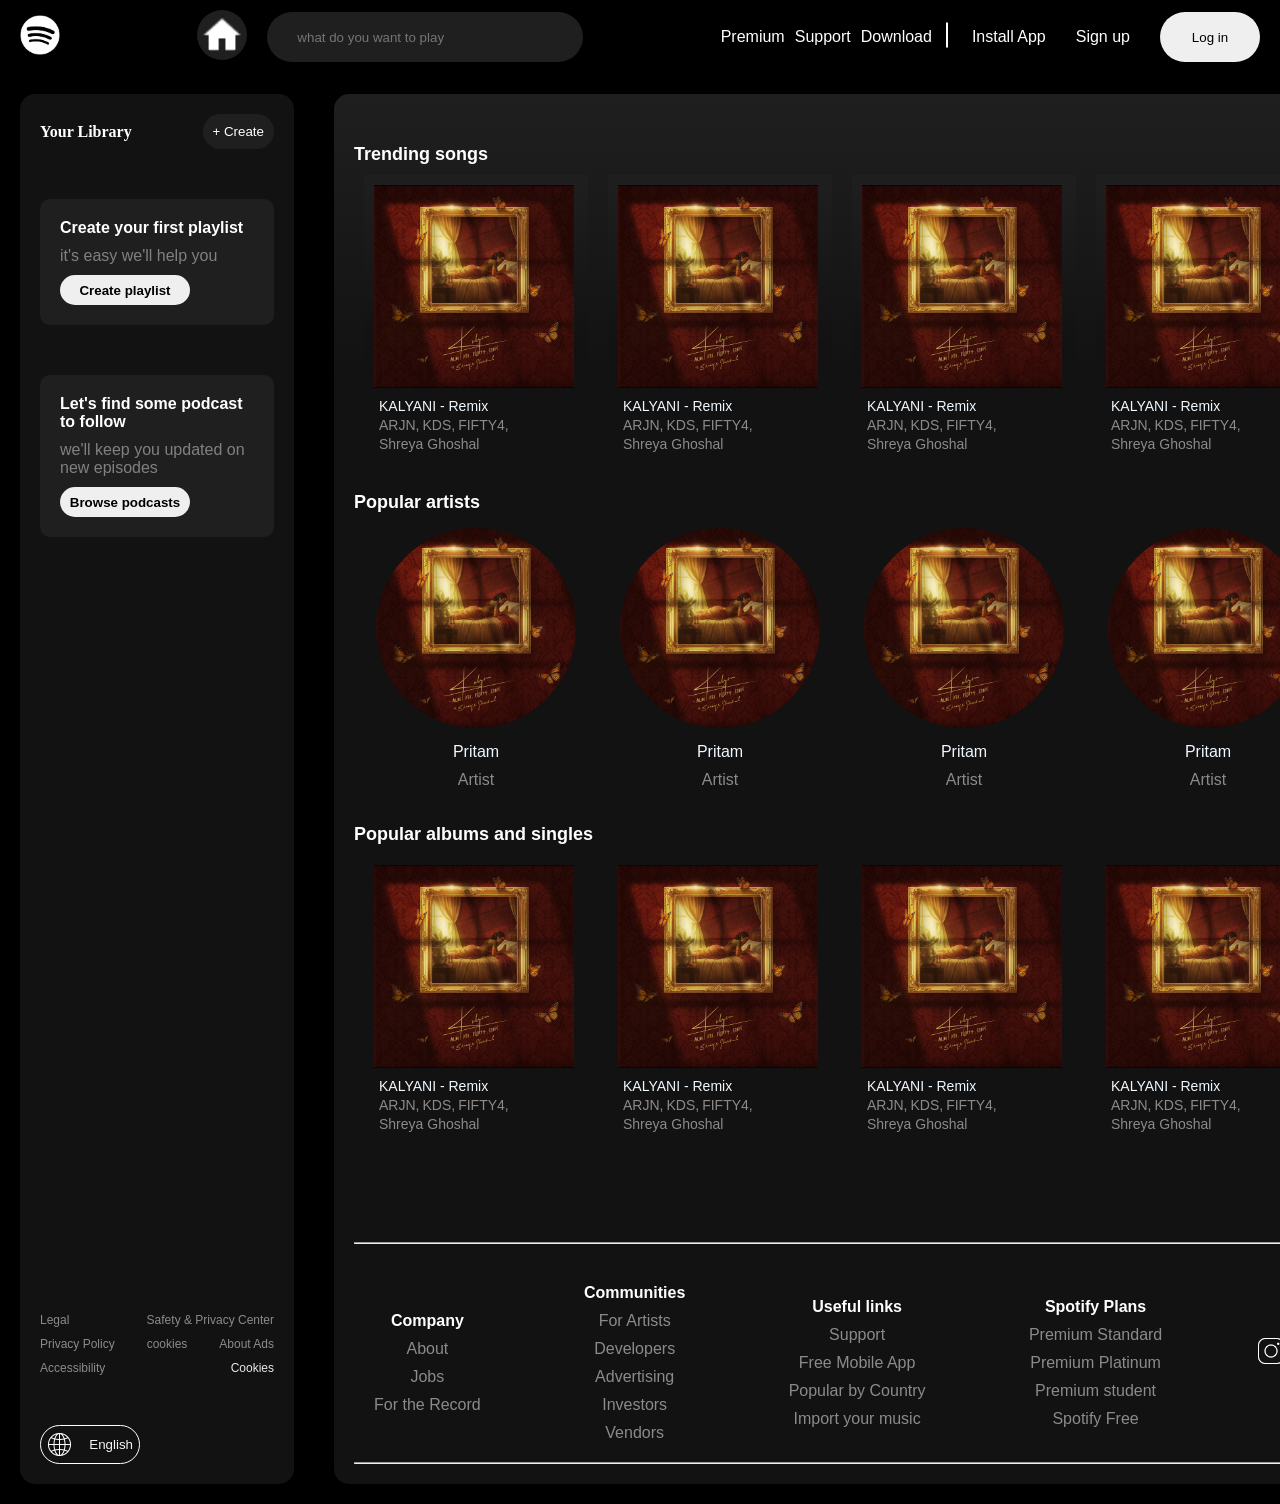
==== index.html @ 147b1580 "updated files" ====
<!DOCTYPE html>
<html lang="en">

<head>
    <meta charset="UTF-8">
    <meta name="viewport" content="width=device-width, initial-scale=1.0">
    <title>Spotify clone -Mohan</title>
    <link rel="stylesheet" href="style.css">
</head>

<body>
    <header>
        <div class="nav">
            <ul>
                <div class="left">
                    <li><img id="Logo" src="spotify_logo.png" alt="spotify logo"></li>
                </div>
                <div class="centre">
                    <li><img id="homeBtn" src="home_icon.png" alt="home button"></li>

                    <li>
                        <form><input type="text" placeholder="what do you want to play"></form>
                    </li>
                </div>
                <div class="right">
                    <li><a href="Premium">Premium</a></li>
                    <li><a href="Support">Support</a></li>
                    <li><a href="Download">Download</a></li>
                    <li><img id="divider" src="vertical_line.png" alt=""></li>
                    <li><a id="insApp" href="Install app">Install App</a></li>
                    <li><a id="signUp" href="sign up">Sign up</a></li>
                    <li><button id="loginBtn">Log in</button></li>
                </div>
            </ul>
        </div>

    </header>
    <main>
        <div class="box1">
            <div class="line1">
                <b id="lib">Your Library</b>
                <button id="crt">+ Create</button>
            </div>
            <div class="childBox11">
                <b>Create your first playlist</b>
                <p>it's easy we'll help you</p>
                <button id="crt_Ply">Create playlist</button>
            </div>
            <div class="childBox12">
                <b>Let's find some podcast to follow</b>
                <p>we'll keep you updated on new episodes</p>
                <button id="brs_Pod">Browse podcasts</button>
            </div>

            <div class="links">
                <a href="">Legal</a>
                <a href="">Safety & Privacy Center</a>
                <a href="">Privacy Policy</a>
                <a href="">cookies</a>
                <a href="">About Ads</a>
                <a href="">Accessibility</a>
                <a class="white" href="">Cookies</a>
            </div>

            <div class="lang">
                <button><img src="globe.png" alt="globe">English</button>
            </div>

        </div>
        <div class="box2">
            <div class="line1">
                <b>Trending songs</b>
                <a href="">show all</a>
            </div>
            <div class="TrendingSongs">
                <div class="poster">
                    <img src="poster1.png" alt="">
                    <a class="title" href="">KALYANI - Remix</a>
                    <div class="credits">
                        <a href="">ARJN,</a>
                        <a href="">KDS,</a>
                        <a href="">FIFTY4,</a>
                        <a href="">Shreya Ghoshal</a>
                    </div>
                </div>
                <div class="poster">
                    <img src="poster1.png" alt="">
                    <a class="title" href="">KALYANI - Remix</a>
                    <div class="credits">
                        <a href="">ARJN,</a>
                        <a href="">KDS,</a>
                        <a href="">FIFTY4,</a>
                        <a href="">Shreya Ghoshal</a>
                    </div>
                </div>
                <div class="poster">
                    <img src="poster1.png" alt="">
                    <a class="title" href="">KALYANI - Remix</a>
                    <div class="credits">
                        <a href="">ARJN,</a>
                        <a href="">KDS,</a>
                        <a href="">FIFTY4,</a>
                        <a href="">Shreya Ghoshal</a>
                    </div>
                </div>
                <div class="poster">
                    <img src="poster1.png" alt="">
                    <a class="title" href="">KALYANI - Remix</a>
                    <div class="credits">
                        <a href="">ARJN,</a>
                        <a href="">KDS,</a>
                        <a href="">FIFTY4,</a>
                        <a href="">Shreya Ghoshal</a>
                    </div>
                </div>
                <div class="poster">
                    <img src="poster1.png" alt="">
                    <a class="title" href="">KALYANI - Remix</a>
                    <div class="credits">
                        <a href="">ARJN,</a>
                        <a href="">KDS,</a>
                        <a href="">FIFTY4,</a>
                        <a href="">Shreya Ghoshal</a>
                    </div>
                </div>
                <div class="poster">
                    <img src="poster1.png" alt="">
                    <a class="title" href="">KALYANI - Remix</a>
                    <div class="credits">
                        <a href="">ARJN,</a>
                        <a href="">KDS,</a>
                        <a href="">FIFTY4,</a>
                        <a href="">Shreya Ghoshal</a>
                    </div>
                </div>
                <div class="poster">
                    <img src="poster1.png" alt="">
                    <a class="title" href="">KALYANI - Remix</a>
                    <div class="credits">
                        <a href="">ARJN,</a>
                        <a href="">KDS,</a>
                        <a href="">FIFTY4,</a>
                        <a href="">Shreya Ghoshal</a>
                    </div>
                </div>
                <div class="poster">
                    <img src="poster1.png" alt="">
                    <a class="title" href="">KALYANI - Remix</a>
                    <div class="credits">
                        <a href="">ARJN,</a>
                        <a href="">KDS,</a>
                        <a href="">FIFTY4,</a>
                        <a href="">Shreya Ghoshal</a>
                    </div>
                </div>
                <div class="poster">
                    <img src="poster1.png" alt="">
                    <a class="title" href="">KALYANI - Remix</a>
                    <div class="credits">
                        <a href="">ARJN,</a>
                        <a href="">KDS,</a>
                        <a href="">FIFTY4,</a>
                        <a href="">Shreya Ghoshal</a>
                    </div>
                </div>
                <div class="poster">
                    <img src="poster1.png" alt="">
                    <a class="title" href="">KALYANI - Remix</a>
                    <div class="credits">
                        <a href="">ARJN,</a>
                        <a href="">KDS,</a>
                        <a href="">FIFTY4,</a>
                        <a href="">Shreya Ghoshal</a>
                    </div>
                </div>
            </div>
            <div class="line1">
                <b>Popular artists</b>
                <a href="">show all</a>
            </div>
            <div class="PopularArtists">


                <div class="Artists">
                    <img src="poster1.png" alt="">
                    <a class="title" href="">Pritam</a>
                    <a href="">Artist</a>
                </div>

                <div class="Artists">
                    <img src="poster1.png" alt="">
                    <a class="title" href="">Pritam</a>
                    <a href="">Artist</a>
                </div>

                <div class="Artists">
                    <img src="poster1.png" alt="">
                    <a class="title" href="">Pritam</a>
                    <a href="">Artist</a>
                </div>

                <div class="Artists">
                    <img src="poster1.png" alt="">
                    <a class="title" href="">Pritam</a>
                    <a href="">Artist</a>
                </div>

                <div class="Artists">
                    <img src="poster1.png" alt="">
                    <a class="title" href="">Pritam</a>
                    <a href="">Artist</a>
                </div>

                <div class="Artists">
                    <img src="poster1.png" alt="">
                    <a class="title" href="">Pritam</a>
                    <a href="">Artist</a>
                </div>

                <div class="Artists">
                    <img src="poster1.png" alt="">
                    <a class="title" href="">Pritam</a>
                    <a href="">Artist</a>
                </div>

                <div class="Artists">
                    <img src="poster1.png" alt="">
                    <a class="title" href="">Pritam</a>
                    <a href="">Artist</a>
                </div>

                <div class="Artists">
                    <img src="poster1.png" alt="">
                    <a class="title" href="">Pritam</a>
                    <a href="">Artist</a>
                </div>

                <div class="Artists">
                    <img src="poster1.png" alt="">
                    <a class="title" href="">Pritam</a>
                    <a href="">Artist</a>
                </div>

            </div>
            <div class="line1">
                <b>Popular albums and singles</b>
                <a href="">show all</a>
            </div>
            <div class="AlbumSingle">
                <div class="poster">
                    <img src="poster1.png" alt="">
                    <a class="title" href="">KALYANI - Remix</a>
                    <div class="credits">
                        <a href="">ARJN,</a>
                        <a href="">KDS,</a>
                        <a href="">FIFTY4,</a>
                        <a href="">Shreya Ghoshal</a>
                    </div>
                </div>
                <div class="poster">
                    <img src="poster1.png" alt="">
                    <a class="title" href="">KALYANI - Remix</a>
                    <div class="credits">
                        <a href="">ARJN,</a>
                        <a href="">KDS,</a>
                        <a href="">FIFTY4,</a>
                        <a href="">Shreya Ghoshal</a>
                    </div>
                </div>

                <div class="poster">
                    <img src="poster1.png" alt="">
                    <a class="title" href="">KALYANI - Remix</a>
                    <div class="credits">
                        <a href="">ARJN,</a>
                        <a href="">KDS,</a>
                        <a href="">FIFTY4,</a>
                        <a href="">Shreya Ghoshal</a>
                    </div>
                </div>

                <div class="poster">
                    <img src="poster1.png" alt="">
                    <a class="title" href="">KALYANI - Remix</a>
                    <div class="credits">
                        <a href="">ARJN,</a>
                        <a href="">KDS,</a>
                        <a href="">FIFTY4,</a>
                        <a href="">Shreya Ghoshal</a>
                    </div>
                </div>

                <div class="poster">
                    <img src="poster1.png" alt="">
                    <a class="title" href="">KALYANI - Remix</a>
                    <div class="credits">
                        <a href="">ARJN,</a>
                        <a href="">KDS,</a>
                        <a href="">FIFTY4,</a>
                        <a href="">Shreya Ghoshal</a>
                    </div>
                </div>

                <div class="poster">
                    <img src="poster1.png" alt="">
                    <a class="title" href="">KALYANI - Remix</a>
                    <div class="credits">
                        <a href="">ARJN,</a>
                        <a href="">KDS,</a>
                        <a href="">FIFTY4,</a>
                        <a href="">Shreya Ghoshal</a>
                    </div>
                </div>

                <div class="poster">
                    <img src="poster1.png" alt="">
                    <a class="title" href="">KALYANI - Remix</a>
                    <div class="credits">
                        <a href="">ARJN,</a>
                        <a href="">KDS,</a>
                        <a href="">FIFTY4,</a>
                        <a href="">Shreya Ghoshal</a>
                    </div>
                </div>

                <div class="poster">
                    <img src="poster1.png" alt="">
                    <a class="title" href="">KALYANI - Remix</a>
                    <div class="credits">
                        <a href="">ARJN,</a>
                        <a href="">KDS,</a>
                        <a href="">FIFTY4,</a>
                        <a href="">Shreya Ghoshal</a>
                    </div>
                </div>
                <div class="poster">
                    <img src="poster1.png" alt="">
                    <a class="title" href="">KALYANI - Remix</a>
                    <div class="credits">
                        <a href="">ARJN,</a>
                        <a href="">KDS,</a>
                        <a href="">FIFTY4,</a>
                        <a href="">Shreya Ghoshal</a>
                    </div>
                </div>
                <div class="poster">
                    <img src="poster1.png" alt="">
                    <a class="title" href="">KALYANI - Remix</a>
                    <div class="credits">
                        <a href="">ARJN,</a>
                        <a href="">KDS,</a>
                        <a href="">FIFTY4,</a>
                        <a href="">Shreya Ghoshal</a>
                    </div>
                </div>


            </div>
             <div class="breaker">
            <hr> </div>
            <div class="grid">
                <div class="grid1">
                    <b>Company</b>
                    <a href="">About</a><a href="">Jobs</a><a href="">For the Record</a>
                </div>
                <div class="grid1">
                    <b>Communities</b>
                    <a href="">For Artists</a><a href="">Developers</a><a href="">Advertising</a><a href="">Investors</a><a href="">Vendors</a>
                </div>
                <div class="grid1">
                    <b>Useful links</b>
                   <a href="">Support</a><a href="">Free Mobile App</a><a href="">Popular by Country</a><a href="">Import your music</a>
                </div>
                 <div class="grid1">
                    <b>Spotify Plans</b>
                   <a href="">Premium Standard</a><a href="">Premium Platinum</a><a href="">Premium student</a><a href="">Spotify Free</a>
                </div>
                <div class="socials">
                    <img src="instalogo.png" alt="">
                    <img src="Xlogo.png" alt="">
                    <img src="facebook.png" alt="">
                </div>
        
            </div>
            <hr> 
        </div>
        </div>
       
    </main>
    <footer>


    </footer>

    <script src="script.js"></script>
</body>

</html>
---- style.css ----
* {
    margin: 0;
    padding: 0;
}
html{
    overscroll-behavior-x: none;
}
body {
    background-color: black;
}

/* styling nav */
.nav ul {
    display: flex;
    align-items: center;
    justify-content: space-between;
    padding: 10px 20px;
    list-style: none;
}

.nav ul .left {
    display: flex;
    justify-content: flex-start;

}

.nav ul .centre {
    display: flex;
    align-items: center;

}

.nav ul .right {
    display: flex;
    justify-content: right;
    align-items: center;
    gap: 10px;

}

.right a {
    font-family: sans-serif;
    display: flex;
    justify-content: right;
    color: white;
    text-decoration: none;

}

#Logo {
    width: 40px;

}

#homeBtn {
    width: 40px;
    background-color:rgb(31, 31, 31);
    padding: 5px;
    border-radius: 30px;
    margin-right: 20px;
}

form input {
    height: 50px;
    width: 20vw;
    padding: 0 30px;
    border: none;
    border-radius: 30px;
    background-color: rgb(31, 31, 31);
}

#loginBtn {
    height: 50px;
    width: 100px;
    border: none;
    border-radius: 30px;
}

#divider {
    height: 30px;
    width: 10px;
}

#insApp {
    margin-left: 10px;
    margin-right: 10px;
}

#signUp {
    margin-left: 10px;
    margin-right: 20px;
}

/* styling left box */

.box1 {
    margin: 20px;
    padding: 20px;
    color: white;
    width: 18vw;
    display: flex;
    flex-direction: column;
   
    background-color: rgb(18, 18, 18);
    border-radius: 15px;
    gap: 50px;
    flex-shrink: 0;
    min-width:234px;
}

.line1 {
    display: flex;
    align-items: center;
    justify-content: space-between;
   
}

.childBox11{
    display: flex;
    flex-direction: column;
    justify-content: left;
    font-family: sans-serif;
    gap: 10px;
    background-color: rgb(31, 31, 31) ;
    padding: 20px 20px;
    border-radius: 10px;
}
.childBox12{
    display: flex;
    flex-direction: column;
    justify-content: left;
    gap: 10px;
    background-color: rgb(31, 31, 31) ;
    padding: 20px 20px;
    border-radius: 10px;
    font-family: sans-serif;
}
#crt_Ply , #brs_Pod{
    width: 130px;
    height: 30px;
    border-radius: 20px;
    border: none;
    font-weight: bolder;
}
#crt{
    background-color: rgb(31, 31, 31);
    border: none;
    color: white;
    padding: 10px 10px;
    border-radius: 20px;
}
.childBox11 p , .childBox12 p {
    color: rgb(129, 129, 129);
}
.links{
    margin-top:auto ;
    display: flex;
    align-items: center;
    flex-wrap: wrap;
    justify-content: space-between;
    gap: 10px;
}
.links a{
    color:rgb(139, 139, 139) ;
    text-decoration: none;
    font-size: 12px;
    font-family: sans-serif;
}
.links .white{
    color:rgb(232, 232, 232);
}
.lang button img{
    width: 25px;
}
.lang button{
    display: flex;
    align-items: center;
    justify-content: space-between;
    background-color: transparent;
    color: whitesmoke;
    padding: 6px;
    width: 100px;
    border: 1px solid white;
    border-radius: 20px;
}
/* right box */
main{
    display: flex;
}
.box2 {

    margin: 20px;
    padding: 20px;
    color: white;
    width: 82vw;
    height: 100%;
    display: flex;
    flex-direction: column;


    background-color: rgb(18, 18, 18);
    background-image: linear-gradient(to bottom , rgba(40, 39, 39, 0.61) 0.4%, rgb(18,18,18) 20%);
    border-radius: 15px;
   
}
.box2 .line1{
    margin-top : 30px;
    font-family: sans-serif;
    font-size: large;
    display: flex;
    align-items: center;
    justify-content: space-between;
}
.box2 .line1 a {
    color: white;
    text-decoration: none;
}
.box2 .poster{

    min-width: 224px;
    min-height: fit-content;
    background-color: rgb(18,18,18);
   background-image:  linear-gradient(to bottom , rgba(40, 39, 39, 0.61) 0.1%, rgb(18,18,18) 60%);
    display: flex;
    flex-direction: column;
    margin: 10px;
    flex-shrink: 0;
   
}
.box2 .poster img{
    width: 200px;
    min-width: 200px;
    padding: 10px;
    border: none;
  
}
.poster .title{
color: aliceblue;
padding: 0px 15px;
}
.credits{
    display: flex;
    flex-wrap: wrap;
    gap:3px;
    margin-top: 3px;
    padding: 0px 15px;
}
.poster a{
    font-family: sans-serif;
    color:rgb(139, 139, 139);
    text-decoration: none;
    font-size: 14px;
}
.TrendingSongs{
    display: flex;
    overflow-x: auto;
    overflow-y: hidden;
    scrollbar-width: none;
   
   
}
.PopularArtists{
    margin-top: 5px;
    display: flex;
    overflow-y: hidden;
    overflow-x: auto;
    scrollbar-width: none;

    
}

.Artists{
    display: flex;
    flex-wrap: nowrap;
    flex-direction: column;
   align-items: center;
   justify-content: center;
     width: 224px;
     min-height: fit-content;
     max-width: 224px;
     padding: 0 10px;
     flex-shrink: 0;
    
}
.Artists img{

    display: flex;
    margin-top: 0px;
    width: 200px;
    flex-wrap: nowrap;
    height: 200px;
    object-fit: cover;
   flex-shrink: 0;
    padding: 10px 10px;
    border-radius: 150px;
  

}
.Artists a{
    font-family: sans-serif;
    text-decoration: none;
    padding: 0 10px;
    display: flex;
    align-items:flex-start;   
   color:rgb(139, 139, 139);
    margin: 5px;
    
}
.PopularArtists .title{
    color: aliceblue;

}
.AlbumSingle{
    display: flex;
    overflow: scroll;
    overflow-x: auto;
    overflow-y: hidden;
    scrollbar-width: none;
   
}
.AlbumSingle .poster{
    background-image: none;
}
.breaker hr{
   margin-top: 100px;
    background-color: rgb(129, 129, 129);
}
.grid{
    display: flex;
    align-items: center;
    justify-content: space-between;
}
.grid1 {
    margin-top: 20px;
    gap: 10px;
    font-family: sans-serif;
    display: flex;
    flex-direction: column;
    align-items: center;
    padding: 20px 20px;
}
.grid1 a{
    color: rgb(139, 139, 139);
    text-decoration: none;
}
.socials img{
    width: 30px;
    margin: 10px;
}

.box2 .poster {
    flex: 0 0 224px; /* grow: 0, shrink: 0, basis: 224px */
}

.Artists {
    flex: 0 0 224px;
}
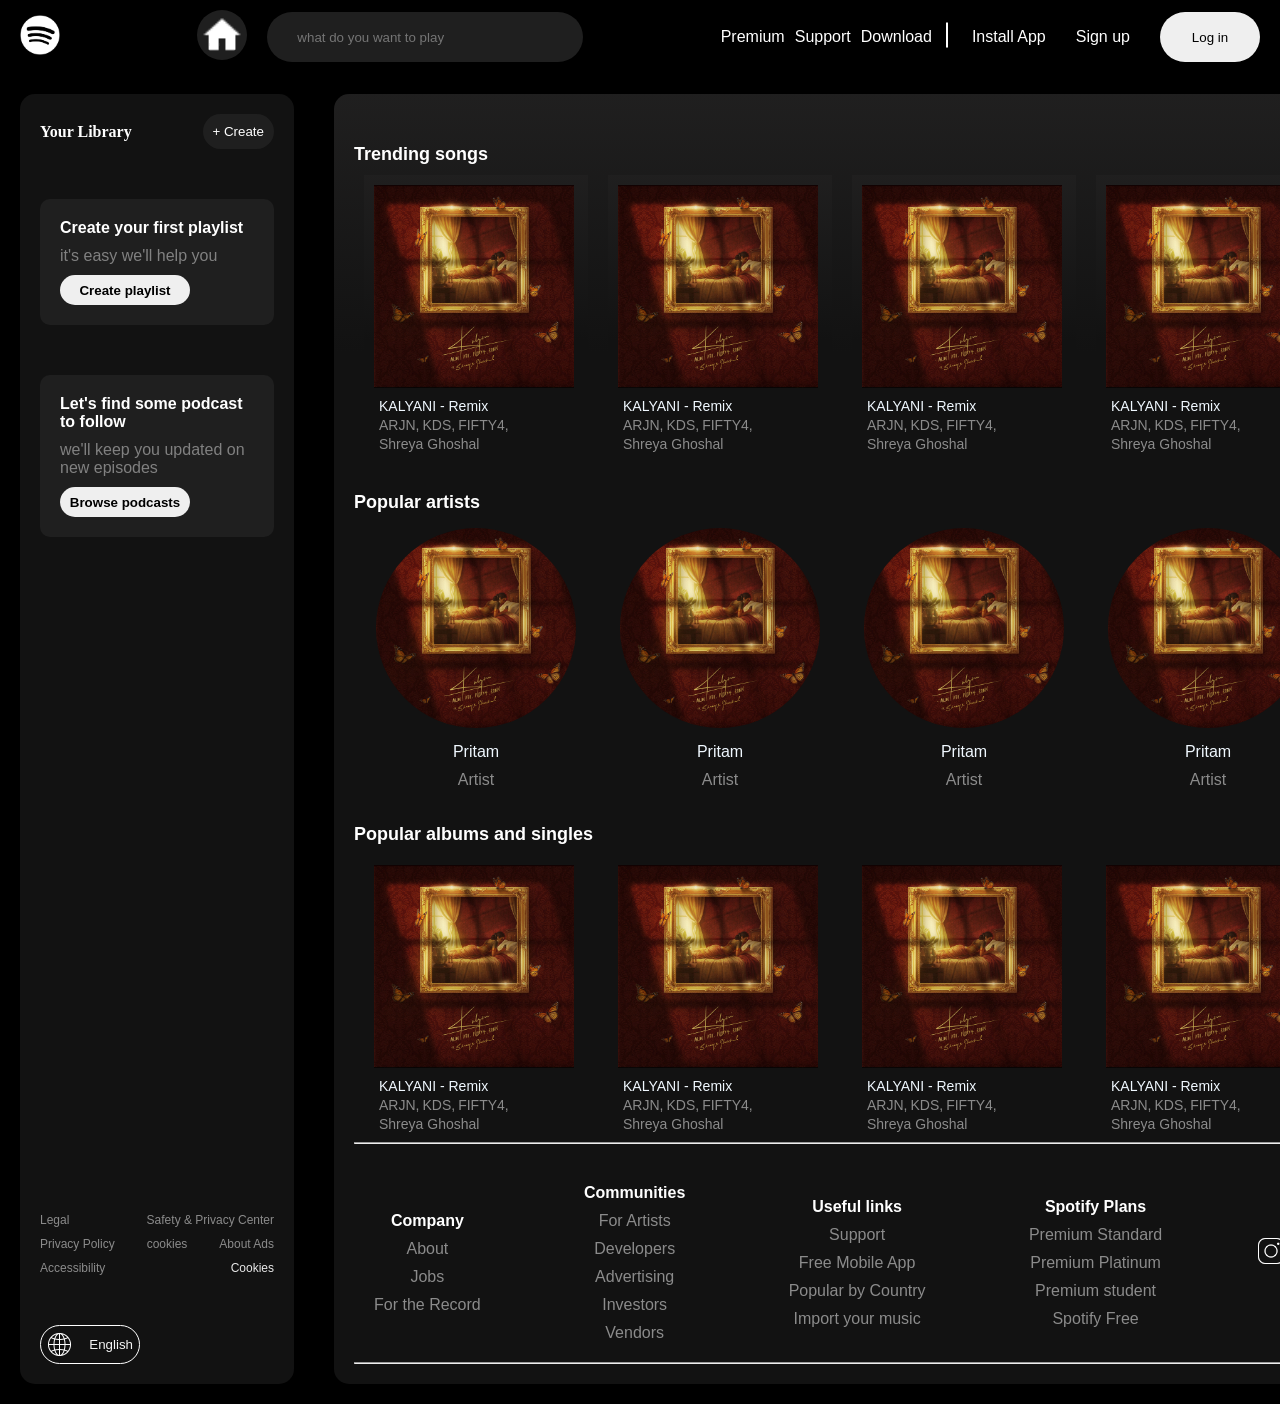
==== commit f1561c2e: "added a hidden playbar" ====
--- a/index.html
+++ b/index.html
@@ -356,6 +356,21 @@
 
 
             </div>
+            <div class="playBtn">
+                <div class="songInfo">
+
+                </div>
+                <div class="btns">
+                    <img src="prev.png" alt="">
+                    <img src="play.png" alt="">
+                    <img src="right.png" alt="">
+
+                </div>
+                <div class="songtime">
+
+                </div>
+
+            </div>
              <div class="breaker">
             <hr> </div>
             <div class="grid">
--- a/style.css
+++ b/style.css
@@ -322,7 +322,7 @@
     background-image: none;
 }
 .breaker hr{
-   margin-top: 100px;
+   margin-top: auto;
     background-color: rgb(129, 129, 129);
 }
 .grid{
@@ -354,4 +354,18 @@
 
 .Artists {
     flex: 0 0 224px;
+}
+.playBtn{
+    background-color: rgb(54, 55, 54);
+    display: flex;
+    justify-content: center;
+    padding: 10px;
+    margin-top: auto;
+    display: none; /*hidden play btn*/
+
+}
+.btns{
+    display: flex;
+    gap: 20px;
+  
 }
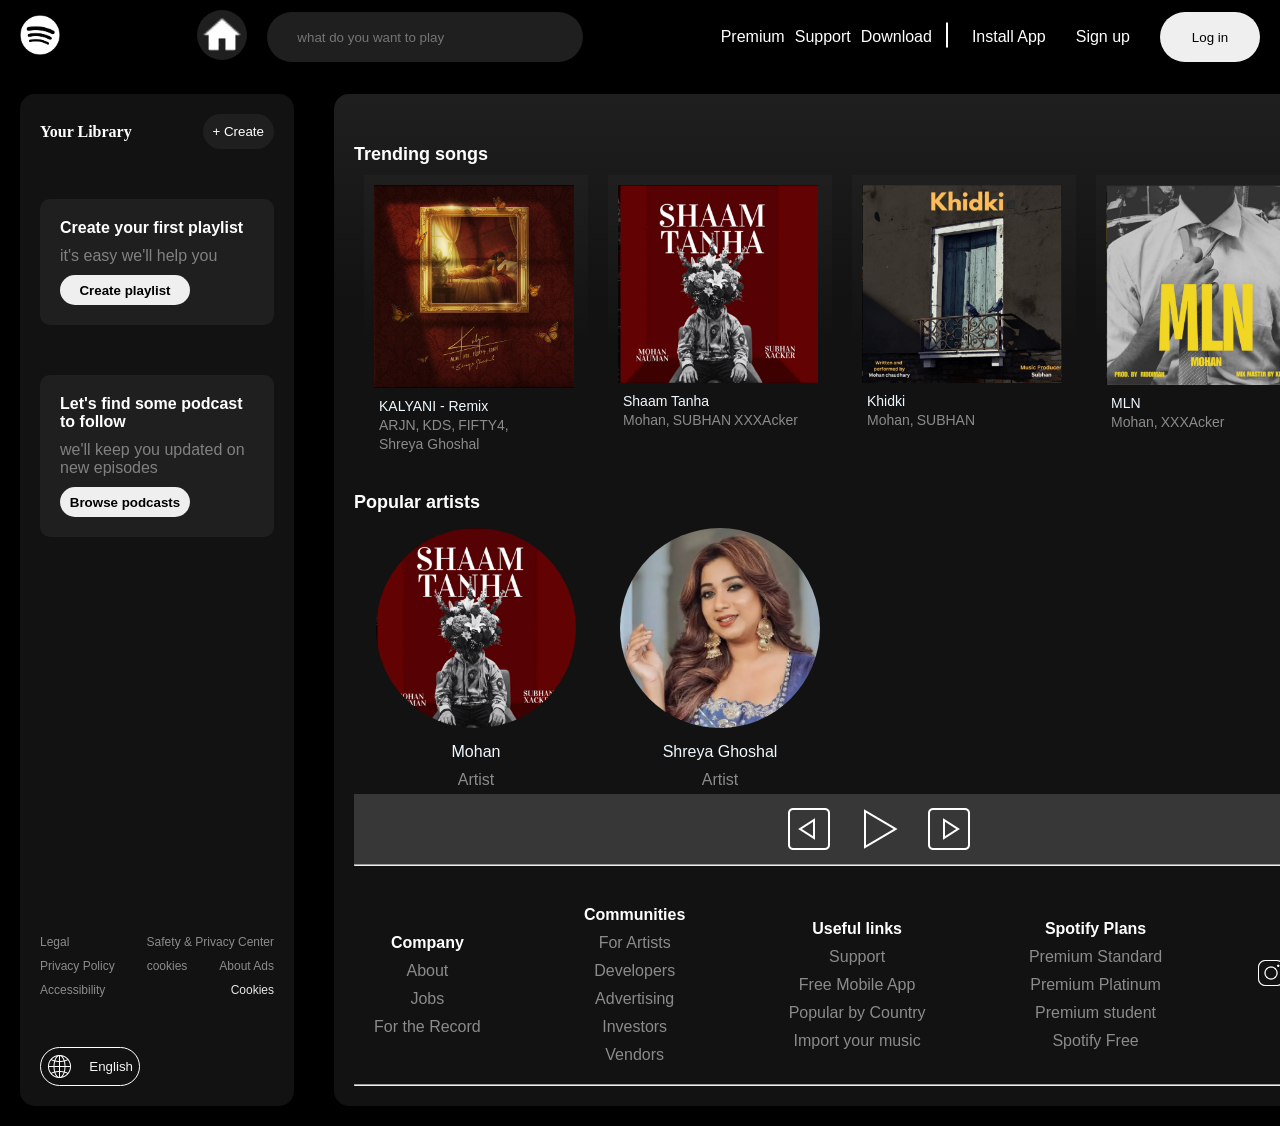
==== commit 19269394: "added audio files and posters cleaned the ui" ====
--- a/index.html
+++ b/index.html
@@ -74,103 +74,87 @@
             </div>
             <div class="TrendingSongs">
                 <div class="poster">
-                    <img src="poster1.png" alt="">
-                    <a class="title" href="">KALYANI - Remix</a>
-                    <div class="credits">
-                        <a href="">ARJN,</a>
-                        <a href="">KDS,</a>
-                        <a href="">FIFTY4,</a>
-                        <a href="">Shreya Ghoshal</a>
-                    </div>
-                </div>
-                <div class="poster">
-                    <img src="poster1.png" alt="">
-                    <a class="title" href="">KALYANI - Remix</a>
-                    <div class="credits">
-                        <a href="">ARJN,</a>
-                        <a href="">KDS,</a>
-                        <a href="">FIFTY4,</a>
-                        <a href="">Shreya Ghoshal</a>
-                    </div>
-                </div>
-                <div class="poster">
-                    <img src="poster1.png" alt="">
-                    <a class="title" href="">KALYANI - Remix</a>
-                    <div class="credits">
-                        <a href="">ARJN,</a>
-                        <a href="">KDS,</a>
-                        <a href="">FIFTY4,</a>
-                        <a href="">Shreya Ghoshal</a>
-                    </div>
-                </div>
-                <div class="poster">
-                    <img src="poster1.png" alt="">
-                    <a class="title" href="">KALYANI - Remix</a>
-                    <div class="credits">
-                        <a href="">ARJN,</a>
-                        <a href="">KDS,</a>
-                        <a href="">FIFTY4,</a>
-                        <a href="">Shreya Ghoshal</a>
-                    </div>
-                </div>
-                <div class="poster">
-                    <img src="poster1.png" alt="">
-                    <a class="title" href="">KALYANI - Remix</a>
-                    <div class="credits">
-                        <a href="">ARJN,</a>
-                        <a href="">KDS,</a>
-                        <a href="">FIFTY4,</a>
-                        <a href="">Shreya Ghoshal</a>
-                    </div>
-                </div>
-                <div class="poster">
-                    <img src="poster1.png" alt="">
-                    <a class="title" href="">KALYANI - Remix</a>
-                    <div class="credits">
-                        <a href="">ARJN,</a>
-                        <a href="">KDS,</a>
-                        <a href="">FIFTY4,</a>
-                        <a href="">Shreya Ghoshal</a>
-                    </div>
-                </div>
-                <div class="poster">
-                    <img src="poster1.png" alt="">
-                    <a class="title" href="">KALYANI - Remix</a>
-                    <div class="credits">
-                        <a href="">ARJN,</a>
-                        <a href="">KDS,</a>
-                        <a href="">FIFTY4,</a>
-                        <a href="">Shreya Ghoshal</a>
-                    </div>
-                </div>
-                <div class="poster">
-                    <img src="poster1.png" alt="">
-                    <a class="title" href="">KALYANI - Remix</a>
-                    <div class="credits">
-                        <a href="">ARJN,</a>
-                        <a href="">KDS,</a>
-                        <a href="">FIFTY4,</a>
-                        <a href="">Shreya Ghoshal</a>
-                    </div>
-                </div>
-                <div class="poster">
-                    <img src="poster1.png" alt="">
-                    <a class="title" href="">KALYANI - Remix</a>
-                    <div class="credits">
-                        <a href="">ARJN,</a>
-                        <a href="">KDS,</a>
-                        <a href="">FIFTY4,</a>
-                        <a href="">Shreya Ghoshal</a>
-                    </div>
-                </div>
-                <div class="poster">
-                    <img src="poster1.png" alt="">
-                    <a class="title" href="">KALYANI - Remix</a>
-                    <div class="credits">
-                        <a href="">ARJN,</a>
-                        <a href="">KDS,</a>
-                        <a href="">FIFTY4,</a>
-                        <a href="">Shreya Ghoshal</a>
+                    <img src="posters/poster1.png" alt="">
+                    <a class="title" href="">KALYANI - Remix</a>
+                    <div class="credits">
+                        <a href="">ARJN,</a>
+                        <a href="">KDS,</a>
+                        <a href="">FIFTY4,</a>
+                        <a href="">Shreya Ghoshal</a>
+                    </div>
+                </div>
+                <div class="poster">
+                    <img src="posters/Screenshot 2026-07-06 at 11.01.49 PM.png" alt="">
+                    <a class="title" href="">Shaam Tanha</a>
+                    <div class="credits">
+                        <a href="">Mohan,</a>
+                        <a href="">SUBHAN</a>
+                        <a href="">XXXAcker</a>
+                      
+                    </div>
+                </div>
+                <div class="poster">
+                    <img src="posters/Screenshot 2026-07-06 at 11.02.16 PM.png" alt="">
+                    <a class="title" href="">Khidki</a>
+                    <div class="credits">
+                         <a href="">Mohan,</a>
+                        <a href="">SUBHAN</a>
+                    </div>
+                </div>
+                <div class="poster">
+                    <img src="posters/Screenshot 2026-07-06 at 11.02.34 PM.png" alt="">
+                    <a class="title" href="">MLN</a>
+                    <div class="credits">
+                         <a href="">Mohan,</a>
+                        <a href="">XXXAcker</a>
+                    </div>
+                </div>
+                <div class="poster">
+                    <img src="posters/Screenshot 2026-07-06 at 11.02.50 PM.png" alt="">
+                    <a class="title" href="">Timeless</a>
+                    <div class="credits">
+                         <a href="">Mohan,</a>
+                        <a href="">XXXacker</a>
+                    </div>
+                </div>
+                <div class="poster">
+                    <img src="posters/Screenshot 2026-07-06 at 11.03.06 PM.png" alt="">
+                    <a class="title" href="">I don't need that shit</a>
+                    <div class="credits">
+                         <a href="">Mohan,</a>
+                        <a href="">SUBHAN</a>
+                    </div>
+                </div>
+                <div class="poster">
+                    <img src="posters/Screenshot 2026-07-06 at 11.12.01 PM.png" alt="">
+                    <a class="title" href="">teri zulfein</a>
+                    <div class="credits">
+                        <a href="">Mohan,</a>
+                        <a href="">JMXZY</a>
+                    </div>
+                </div>
+                <div class="poster">
+                    <img src="posters/Screenshot 2026-07-06 at 11.12.19 PM.png" alt="">
+                    <a class="title" href="">Kabhi tum</a>
+                    <div class="credits">
+                        <a href="">Mohan,</a>
+                        <a href="">XXXacker</a>
+                    </div>
+                </div>
+                <div class="poster">
+                    <img src="posters/Screenshot 2026-07-06 at 11.12.38 PM.png" alt="">
+                    <a class="title" href="">Sajna ve</a>
+                    <div class="credits">
+                         <a href="">Mohan,</a>
+                        <a href="">SUBHAN</a>
+                    </div>
+                </div>
+                <div class="poster">
+                    <img src="posters/Screenshot 2026-07-06 at 11.12.52 PM.png" alt="">
+                    <a class="title" href="">Fake Views</a>
+                    <div class="credits">
+                        <a href="">Mohan,</a>
+                        <a href="">SUBHAN</a>
                     </div>
                 </div>
             </div>
@@ -182,67 +166,67 @@
 
 
                 <div class="Artists">
-                    <img src="poster1.png" alt="">
-                    <a class="title" href="">Pritam</a>
+                    <img src="posters/Screenshot 2026-07-06 at 11.01.49 PM.png" alt="">
+                    <a class="title" href="">Mohan</a>
                     <a href="">Artist</a>
                 </div>
 
                 <div class="Artists">
-                    <img src="poster1.png" alt="">
-                    <a class="title" href="">Pritam</a>
-                    <a href="">Artist</a>
-                </div>
-
+                    <img src="posters/shreya.webp" alt="">
+                    <a class="title" href="">Shreya Ghoshal</a>
+                    <a href="">Artist</a>
+                </div>
+
+                <!-- <div class="Artists">
+                    <img src="poster1.png" alt="">
+                    <a class="title" href="">Pritam</a>
+                    <a href="">Artist</a>
+                </div> -->
+
+                <!-- <div class="Artists">
+                    <img src="poster1.png" alt="">
+                    <a class="title" href="">Pritam</a>
+                    <a href="">Artist</a>
+                </div> -->
+
+                <!-- <div class="Artists">
+                    <img src="poster1.png" alt="">
+                    <a class="title" href="">Pritam</a>
+                    <a href="">Artist</a>
+                </div> -->
+
+                <!-- <div class="Artists">
+                    <img src="poster1.png" alt="">
+                    <a class="title" href="">Pritam</a>
+                    <a href="">Artist</a>
+                </div> -->
+
+                <!-- <div class="Artists">
+                    <img src="poster1.png" alt="">
+                    <a class="title" href="">Pritam</a>
+                    <a href="">Artist</a>
+                </div> -->
+
+                <!-- <div class="Artists">
+                    <img src="poster1.png" alt="">
+                    <a class="title" href="">Pritam</a>
+                    <a href="">Artist</a>
+                </div> -->
+
+                <!-- <div class="Artists">
+                    <img src="poster1.png" alt="">
+                    <a class="title" href="">Pritam</a>
+                    <a href="">Artist</a>
+                </div> -->
+<!-- 
                 <div class="Artists">
                     <img src="poster1.png" alt="">
                     <a class="title" href="">Pritam</a>
                     <a href="">Artist</a>
-                </div>
-
-                <div class="Artists">
-                    <img src="poster1.png" alt="">
-                    <a class="title" href="">Pritam</a>
-                    <a href="">Artist</a>
-                </div>
-
-                <div class="Artists">
-                    <img src="poster1.png" alt="">
-                    <a class="title" href="">Pritam</a>
-                    <a href="">Artist</a>
-                </div>
-
-                <div class="Artists">
-                    <img src="poster1.png" alt="">
-                    <a class="title" href="">Pritam</a>
-                    <a href="">Artist</a>
-                </div>
-
-                <div class="Artists">
-                    <img src="poster1.png" alt="">
-                    <a class="title" href="">Pritam</a>
-                    <a href="">Artist</a>
-                </div>
-
-                <div class="Artists">
-                    <img src="poster1.png" alt="">
-                    <a class="title" href="">Pritam</a>
-                    <a href="">Artist</a>
-                </div>
-
-                <div class="Artists">
-                    <img src="poster1.png" alt="">
-                    <a class="title" href="">Pritam</a>
-                    <a href="">Artist</a>
-                </div>
-
-                <div class="Artists">
-                    <img src="poster1.png" alt="">
-                    <a class="title" href="">Pritam</a>
-                    <a href="">Artist</a>
-                </div>
-
-            </div>
-            <div class="line1">
+                </div> -->
+
+            </div>
+            <!-- <div class="line1">
                 <b>Popular albums and singles</b>
                 <a href="">show all</a>
             </div>
@@ -355,7 +339,7 @@
                 </div>
 
 
-            </div>
+            </div> -->
             <div class="playBtn">
                 <div class="songInfo">
 
@@ -364,6 +348,7 @@
                     <img src="prev.png" alt="">
                     <img src="play.png" alt="">
                     <img src="right.png" alt="">
+
 
                 </div>
                 <div class="songtime">
--- a/style.css
+++ b/style.css
@@ -292,7 +292,7 @@
     object-fit: cover;
    flex-shrink: 0;
     padding: 10px 10px;
-    border-radius: 150px;
+    border-radius: 200px;
   
 
 }
@@ -361,7 +361,7 @@
     justify-content: center;
     padding: 10px;
     margin-top: auto;
-    display: none; /*hidden play btn*/
+    /* display: none; hidden play btn */
 
 }
 .btns{
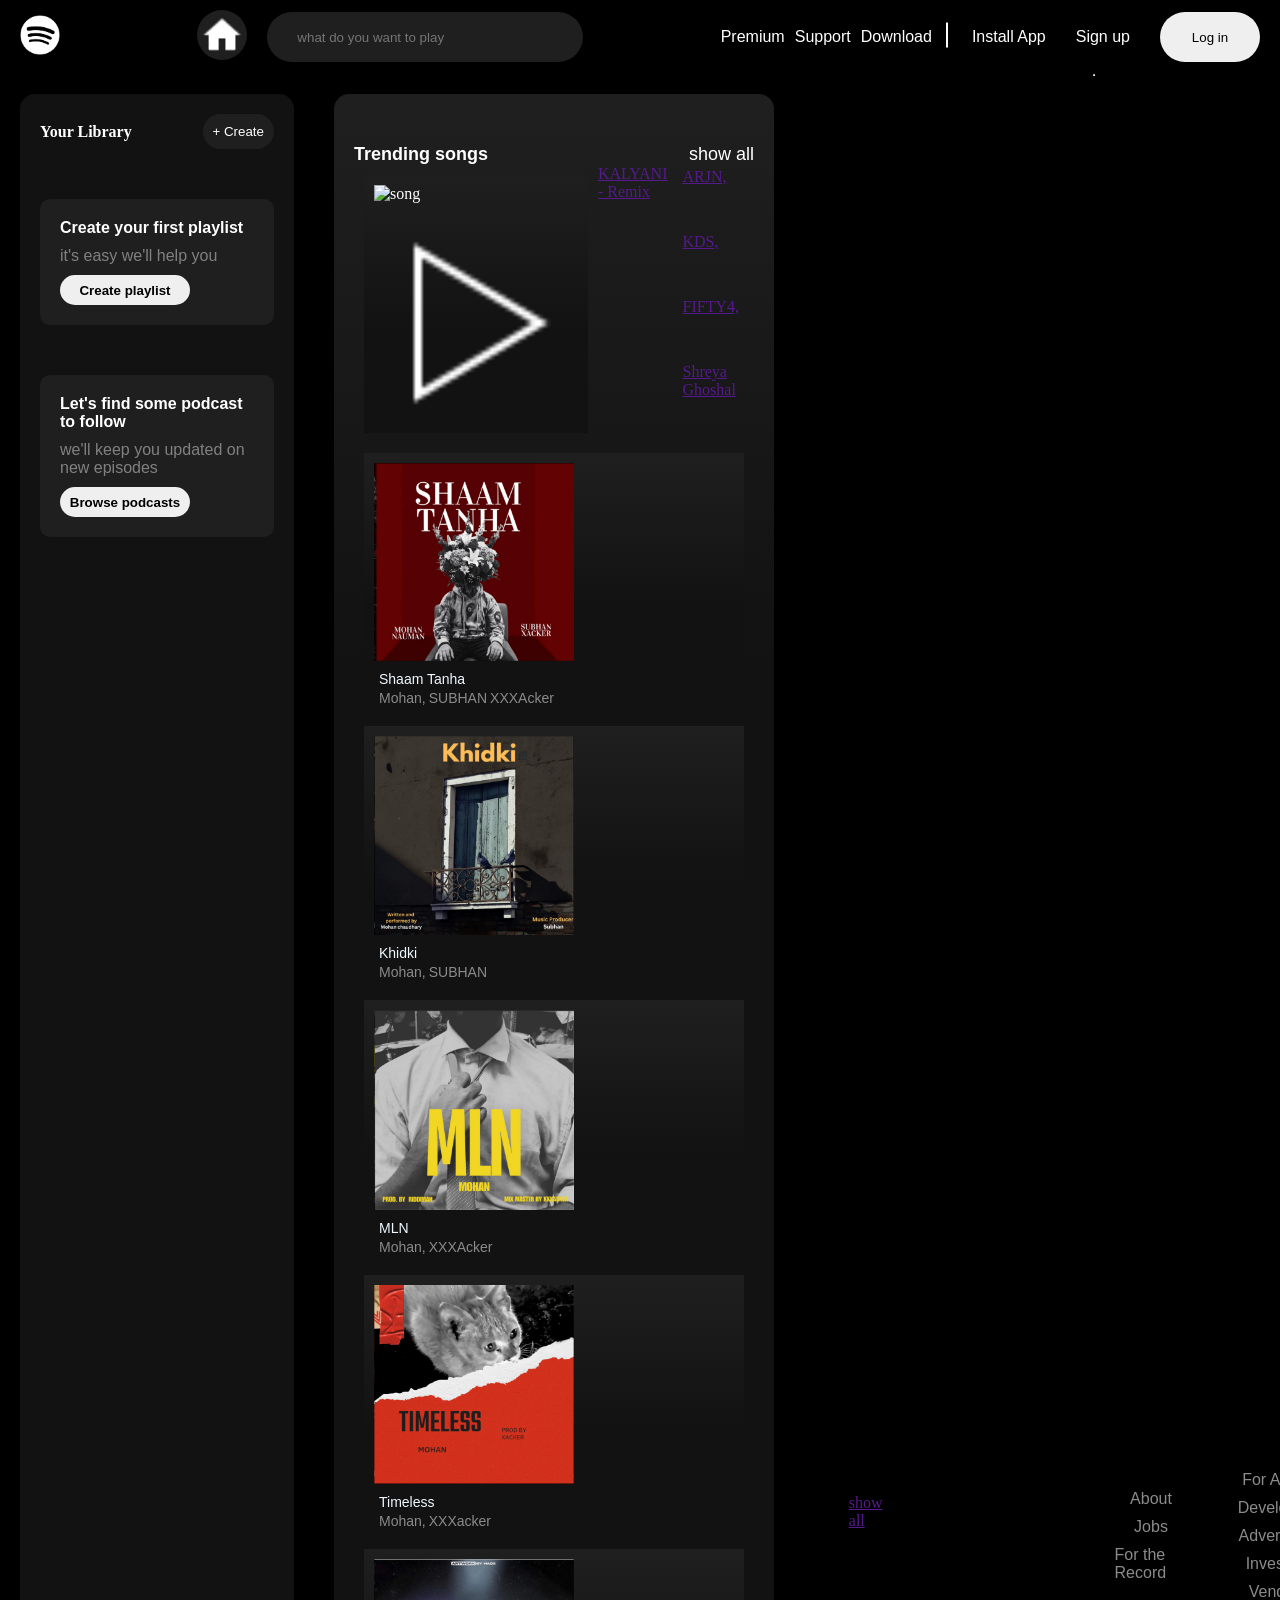
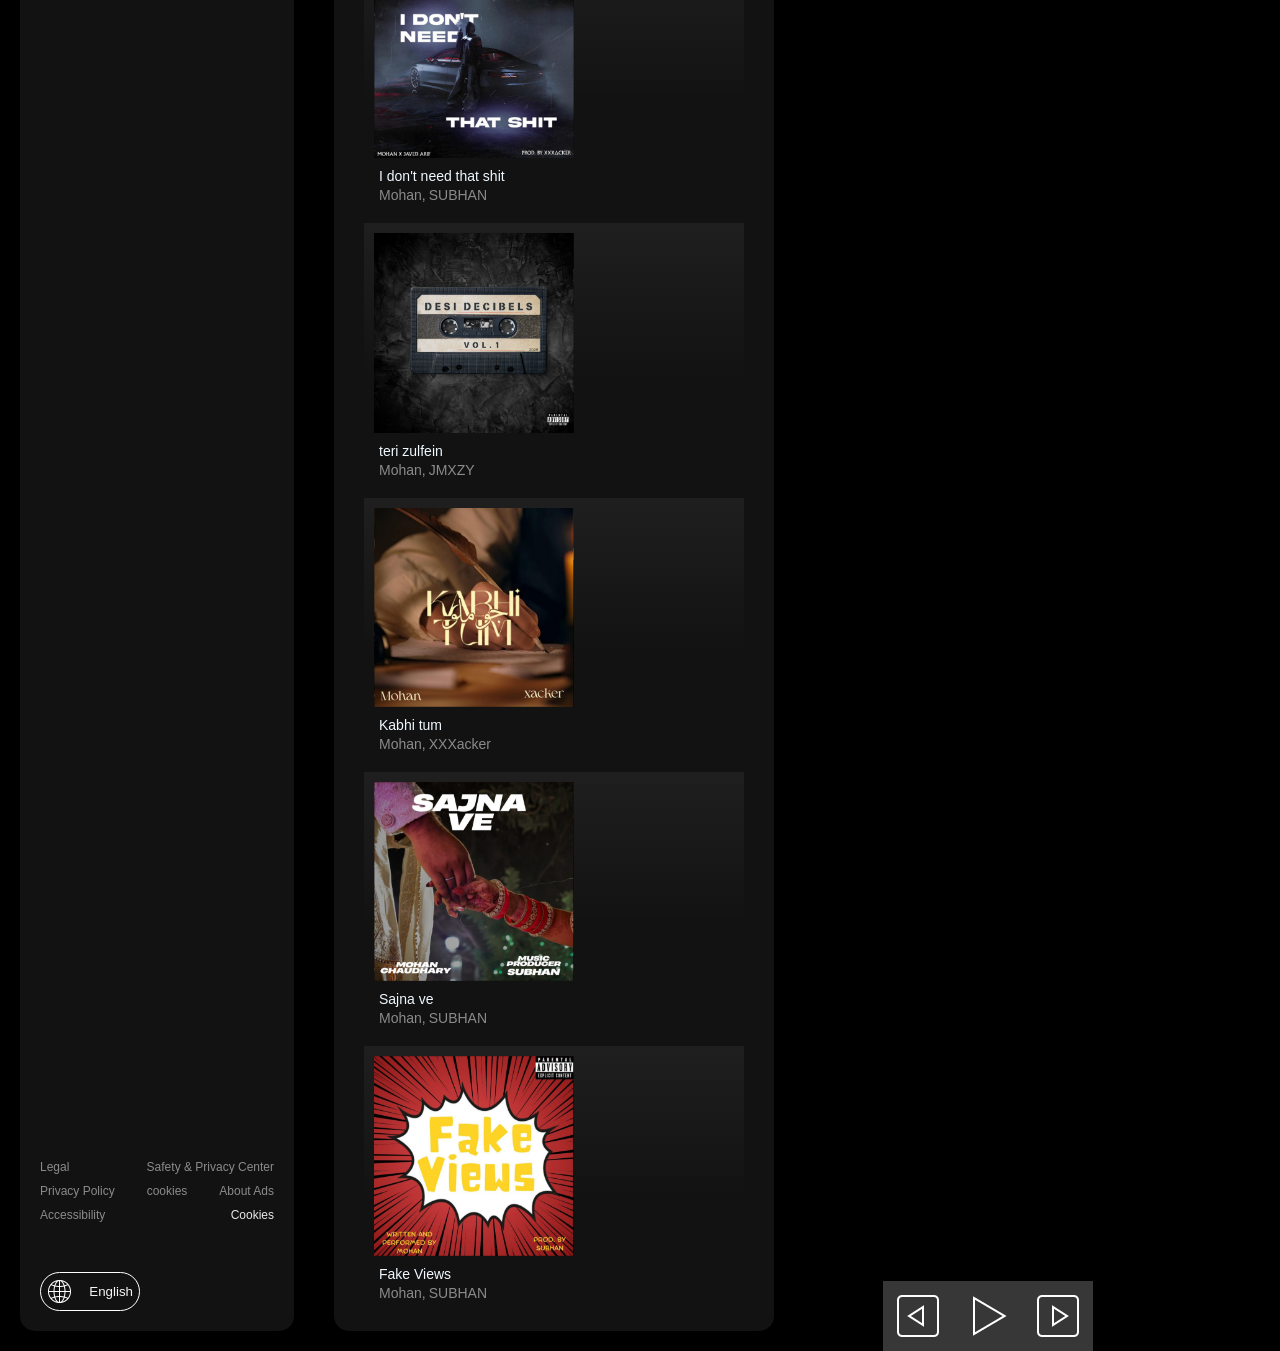
==== commit f31953e0: "added play hover button" ====
--- a/index.html
+++ b/index.html
@@ -73,8 +73,12 @@
                 <a href="">show all</a>
             </div>
             <div class="TrendingSongs">
-                <div class="poster">
-                    <img src="posters/poster1.png" alt="">
+
+                <div class="poster">
+    <img class="poster-img" src="poster.jpg" alt="song">
+
+    <img class="play-btn" src="play.png" alt="play">
+</div>
                     <a class="title" href="">KALYANI - Remix</a>
                     <div class="credits">
                         <a href="">ARJN,</a>
@@ -90,14 +94,14 @@
                         <a href="">Mohan,</a>
                         <a href="">SUBHAN</a>
                         <a href="">XXXAcker</a>
-                      
+
                     </div>
                 </div>
                 <div class="poster">
                     <img src="posters/Screenshot 2026-07-06 at 11.02.16 PM.png" alt="">
                     <a class="title" href="">Khidki</a>
                     <div class="credits">
-                         <a href="">Mohan,</a>
+                        <a href="">Mohan,</a>
                         <a href="">SUBHAN</a>
                     </div>
                 </div>
@@ -105,7 +109,7 @@
                     <img src="posters/Screenshot 2026-07-06 at 11.02.34 PM.png" alt="">
                     <a class="title" href="">MLN</a>
                     <div class="credits">
-                         <a href="">Mohan,</a>
+                        <a href="">Mohan,</a>
                         <a href="">XXXAcker</a>
                     </div>
                 </div>
@@ -113,7 +117,7 @@
                     <img src="posters/Screenshot 2026-07-06 at 11.02.50 PM.png" alt="">
                     <a class="title" href="">Timeless</a>
                     <div class="credits">
-                         <a href="">Mohan,</a>
+                        <a href="">Mohan,</a>
                         <a href="">XXXacker</a>
                     </div>
                 </div>
@@ -121,7 +125,7 @@
                     <img src="posters/Screenshot 2026-07-06 at 11.03.06 PM.png" alt="">
                     <a class="title" href="">I don't need that shit</a>
                     <div class="credits">
-                         <a href="">Mohan,</a>
+                        <a href="">Mohan,</a>
                         <a href="">SUBHAN</a>
                     </div>
                 </div>
@@ -145,7 +149,7 @@
                     <img src="posters/Screenshot 2026-07-06 at 11.12.38 PM.png" alt="">
                     <a class="title" href="">Sajna ve</a>
                     <div class="credits">
-                         <a href="">Mohan,</a>
+                        <a href="">Mohan,</a>
                         <a href="">SUBHAN</a>
                     </div>
                 </div>
@@ -172,7 +176,7 @@
                 </div>
 
                 <div class="Artists">
-                    <img src="posters/shreya.webp" alt="">
+                    <img src="posters/images.webp" alt="">
                     <a class="title" href="">Shreya Ghoshal</a>
                     <a href="">Artist</a>
                 </div>
@@ -218,7 +222,7 @@
                     <a class="title" href="">Pritam</a>
                     <a href="">Artist</a>
                 </div> -->
-<!-- 
+                <!-- 
                 <div class="Artists">
                     <img src="poster1.png" alt="">
                     <a class="title" href="">Pritam</a>
@@ -356,8 +360,9 @@
                 </div>
 
             </div>
-             <div class="breaker">
-            <hr> </div>
+            <div class="breaker">
+                <hr>
+            </div>
             <div class="grid">
                 <div class="grid1">
                     <b>Company</b>
@@ -365,27 +370,30 @@
                 </div>
                 <div class="grid1">
                     <b>Communities</b>
-                    <a href="">For Artists</a><a href="">Developers</a><a href="">Advertising</a><a href="">Investors</a><a href="">Vendors</a>
+                    <a href="">For Artists</a><a href="">Developers</a><a href="">Advertising</a><a
+                        href="">Investors</a><a href="">Vendors</a>
                 </div>
                 <div class="grid1">
                     <b>Useful links</b>
-                   <a href="">Support</a><a href="">Free Mobile App</a><a href="">Popular by Country</a><a href="">Import your music</a>
-                </div>
-                 <div class="grid1">
+                    <a href="">Support</a><a href="">Free Mobile App</a><a href="">Popular by Country</a><a
+                        href="">Import your music</a>
+                </div>
+                <div class="grid1">
                     <b>Spotify Plans</b>
-                   <a href="">Premium Standard</a><a href="">Premium Platinum</a><a href="">Premium student</a><a href="">Spotify Free</a>
+                    <a href="">Premium Standard</a><a href="">Premium Platinum</a><a href="">Premium student</a><a
+                        href="">Spotify Free</a>
                 </div>
                 <div class="socials">
                     <img src="instalogo.png" alt="">
                     <img src="Xlogo.png" alt="">
                     <img src="facebook.png" alt="">
                 </div>
-        
-            </div>
-            <hr> 
+
+            </div>
+            <hr>
         </div>
         </div>
-       
+
     </main>
     <footer>
 
--- a/style.css
+++ b/style.css
@@ -225,6 +225,8 @@
     flex-direction: column;
     margin: 10px;
     flex-shrink: 0;
+    position :relative;
+    cursor: pointer;
    
 }
 .box2 .poster img{
@@ -232,6 +234,7 @@
     min-width: 200px;
     padding: 10px;
     border: none;
+    display: block;
   
 }
 .poster .title{
@@ -256,6 +259,7 @@
     overflow-x: auto;
     overflow-y: hidden;
     scrollbar-width: none;
+    
    
    
 }
@@ -368,4 +372,21 @@
     display: flex;
     gap: 20px;
   
-}+}
+
+
+/* // */
+.poster {
+    position: relative;
+}
+
+#ply-btn {
+    position: absolute;
+    bottom: 20px;
+    right: 20px;
+
+    width: 50px !important;
+    height: 50px !important;
+
+    object-fit: contain;
+}
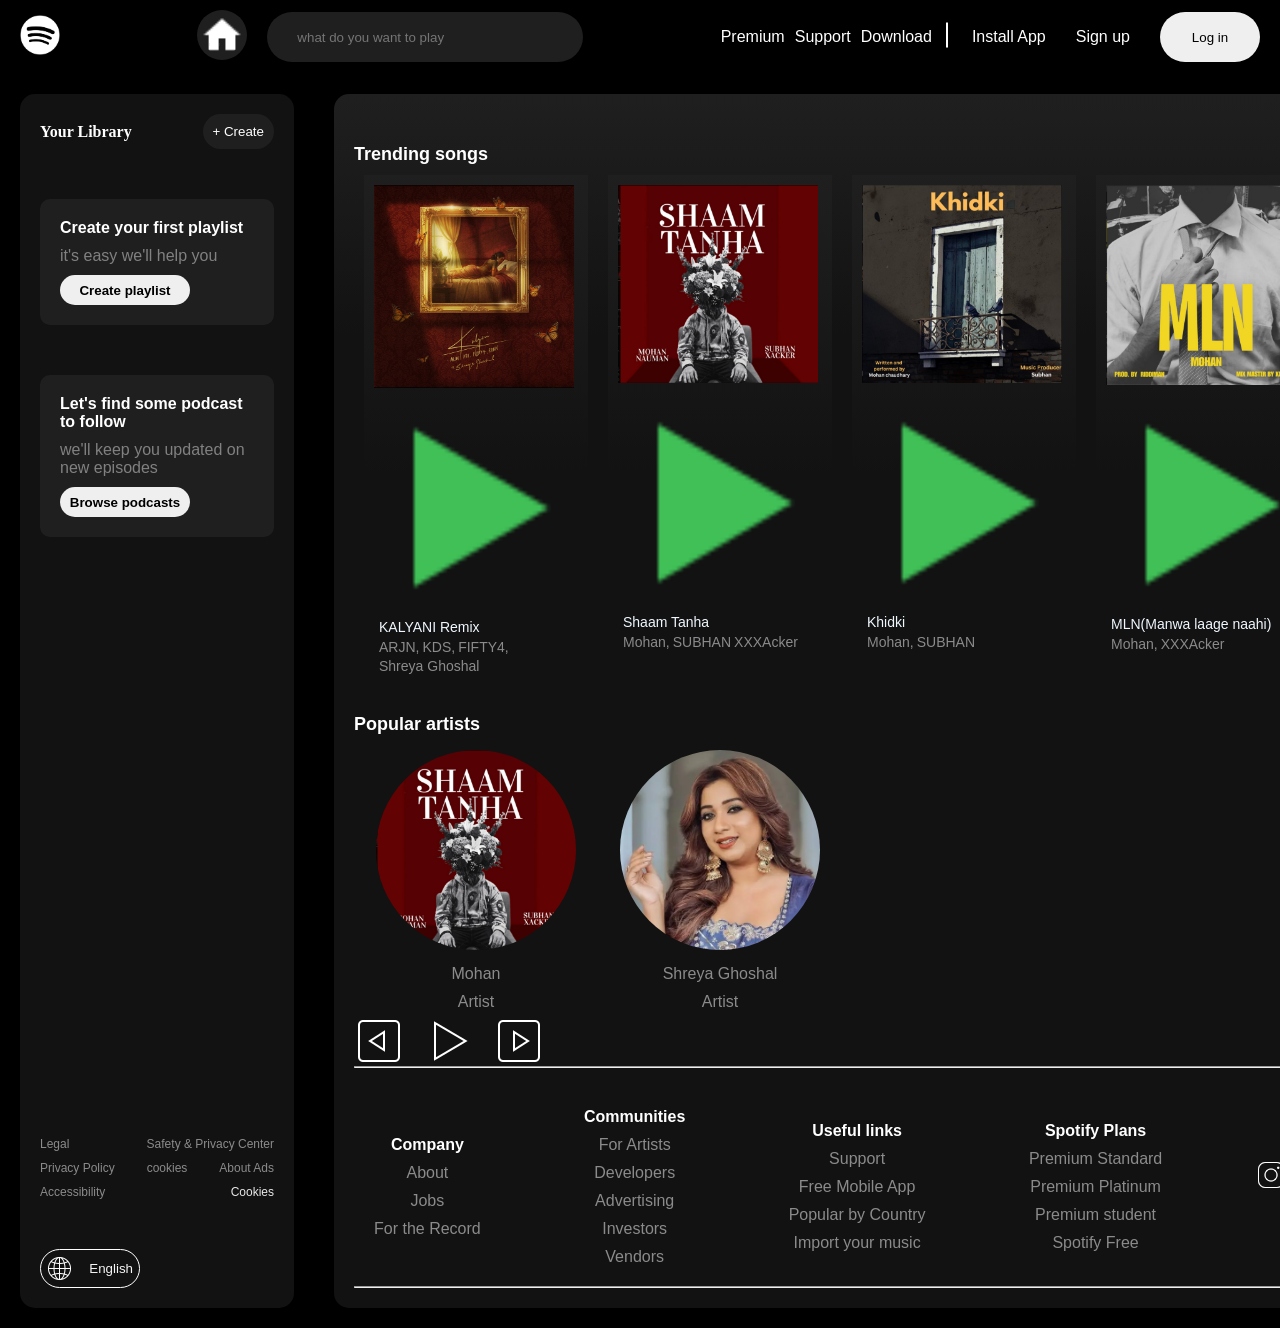
==== commit f7f44bfc: "added playbar" ====
--- a/index.html
+++ b/index.html
@@ -75,90 +75,107 @@
             <div class="TrendingSongs">
 
                 <div class="poster">
-    <img class="poster-img" src="poster.jpg" alt="song">
-
-    <img class="play-btn" src="play.png" alt="play">
-</div>
-                    <a class="title" href="">KALYANI - Remix</a>
-                    <div class="credits">
-                        <a href="">ARJN,</a>
-                        <a href="">KDS,</a>
-                        <a href="">FIFTY4,</a>
-                        <a href="">Shreya Ghoshal</a>
-                    </div>
-                </div>
-                <div class="poster">
-                    <img src="posters/Screenshot 2026-07-06 at 11.01.49 PM.png" alt="">
-                    <a class="title" href="">Shaam Tanha</a>
-                    <div class="credits">
-                        <a href="">Mohan,</a>
-                        <a href="">SUBHAN</a>
-                        <a href="">XXXAcker</a>
-
-                    </div>
-                </div>
-                <div class="poster">
-                    <img src="posters/Screenshot 2026-07-06 at 11.02.16 PM.png" alt="">
-                    <a class="title" href="">Khidki</a>
-                    <div class="credits">
-                        <a href="">Mohan,</a>
-                        <a href="">SUBHAN</a>
-                    </div>
-                </div>
-                <div class="poster">
-                    <img src="posters/Screenshot 2026-07-06 at 11.02.34 PM.png" alt="">
-                    <a class="title" href="">MLN</a>
-                    <div class="credits">
-                        <a href="">Mohan,</a>
-                        <a href="">XXXAcker</a>
-                    </div>
-                </div>
-                <div class="poster">
-                    <img src="posters/Screenshot 2026-07-06 at 11.02.50 PM.png" alt="">
-                    <a class="title" href="">Timeless</a>
-                    <div class="credits">
-                        <a href="">Mohan,</a>
-                        <a href="">XXXacker</a>
-                    </div>
-                </div>
-                <div class="poster">
-                    <img src="posters/Screenshot 2026-07-06 at 11.03.06 PM.png" alt="">
-                    <a class="title" href="">I don't need that shit</a>
-                    <div class="credits">
-                        <a href="">Mohan,</a>
-                        <a href="">SUBHAN</a>
-                    </div>
-                </div>
-                <div class="poster">
-                    <img src="posters/Screenshot 2026-07-06 at 11.12.01 PM.png" alt="">
-                    <a class="title" href="">teri zulfein</a>
-                    <div class="credits">
-                        <a href="">Mohan,</a>
-                        <a href="">JMXZY</a>
-                    </div>
-                </div>
-                <div class="poster">
-                    <img src="posters/Screenshot 2026-07-06 at 11.12.19 PM.png" alt="">
-                    <a class="title" href="">Kabhi tum</a>
-                    <div class="credits">
-                        <a href="">Mohan,</a>
-                        <a href="">XXXacker</a>
-                    </div>
-                </div>
-                <div class="poster">
-                    <img src="posters/Screenshot 2026-07-06 at 11.12.38 PM.png" alt="">
-                    <a class="title" href="">Sajna ve</a>
-                    <div class="credits">
-                        <a href="">Mohan,</a>
-                        <a href="">SUBHAN</a>
-                    </div>
-                </div>
-                <div class="poster">
-                    <img src="posters/Screenshot 2026-07-06 at 11.12.52 PM.png" alt="">
-                    <a class="title" href="">Fake Views</a>
-                    <div class="credits">
-                        <a href="">Mohan,</a>
-                        <a href="">SUBHAN</a>
+
+                    <div class="song">
+                        <img class = "poster-img" src="posters/poster1.png" alt="">
+                        <img class = "play-btn" src="icons8-play-50.png" alt="">
+                        <a class="title" href="">KALYANI Remix</a>
+                        <div class="credits">
+                            <a href="">ARJN,</a>
+                            <a href="">KDS,</a>
+                            <a href="">FIFTY4,</a>
+                            <a href="">Shreya Ghoshal</a>
+                        </div>
+                    </div>
+                </div>
+                <div class="poster">
+                    <div class="song">
+                        <img src="posters/Screenshot 2026-07-06 at 11.01.49 PM.png" alt="">
+                        <img class = "play-btn" src="icons8-play-50.png" alt="">
+                        <a class="title" href="">Shaam Tanha</a>
+                        <div class="credits">
+                            <a href="">Mohan,</a>
+                            <a href="">SUBHAN</a>
+                            <a href="">XXXAcker</a>
+                    </div>
+
+                    </div>
+                </div>
+                <div class="poster">
+                    <div class="song">
+                        <img src="posters/Screenshot 2026-07-06 at 11.02.16 PM.png" alt="">
+                        <img class = "play-btn" src="icons8-play-50.png" alt="">
+                        <a class="title" href="">Khidki</a>
+                        <div class="credits">
+                            <a href="">Mohan,</a>
+                            <a href="">SUBHAN</a>
+                        </div>
+                    </div>
+                </div>
+                <div class="poster">
+                    <div class="song">
+                        <img src="posters/Screenshot 2026-07-06 at 11.02.34 PM.png" alt="">
+                        <img class = "play-btn" src="icons8-play-50.png" alt="">
+                        <a class="title" href="">MLN(Manwa laage naahi)</a>
+                        <div class="credits">
+                            <a href="">Mohan,</a>
+                            <a href="">XXXAcker</a>
+                        </div>
+                    </div>
+                </div>
+                <div class="poster">
+                    <div class="song">
+                        <img src="posters/Screenshot 2026-07-06 at 11.02.50 PM.png" alt="">
+                        <img class = "play-btn" src="icons8-play-50.png" alt="">
+                        <a class="title" href="">Timeless</a>
+                        <div class="credits">
+                            <a href="">Mohan,</a>
+                            <a href="">XXXacker</a>
+                        </div>
+                    </div>
+                </div>
+                <div class="poster">
+                    <div class="song">
+                        <img src="posters/Screenshot 2026-07-06 at 11.03.06 PM.png" alt="">
+                        <img class = "play-btn" src="icons8-play-50.png" alt="">
+                        <a class="title" href="">I don't need that shit</a>
+                        <div class="credits">
+                            <a href="">Mohan,</a>
+                            <a href="">SUBHAN</a>
+                        </div>
+                    </div>
+                </div>
+                <div class="poster">
+                    <div class="song">
+                        <img src="posters/Screenshot 2026-07-06 at 11.12.19 PM.png" alt="">
+                        <img class = "play-btn" src="icons8-play-50.png" alt="">
+                        <a class="title" href="">Kabhi jo milo tum</a>
+                        <div class="credits">
+                            <a href="">Mohan,</a>
+                            <a href="">XXXacker</a>
+                        </div>
+                    </div>
+                </div>
+                <div class="poster">
+                    <div class="song">
+                        <img src="posters/Screenshot 2026-07-06 at 11.12.38 PM.png" alt="">
+                        <img class = "play-btn" src="icons8-play-50.png" alt="">
+                        <a class="title" href="">Sajna Ve</a>
+                        <div class="credits">
+                            <a href="">Mohan,</a>
+                            <a href="">SUBHAN</a>
+                        </div>
+                    </div>
+                </div>
+                <div class="poster">
+                    <div class="song">
+                        <img src="posters/Screenshot 2026-07-06 at 11.12.52 PM.png" alt="">
+                        <img class = "play-btn" src="icons8-play-50.png" alt="">
+                        <a class="title" href="">Fake views</a>
+                        <div class="credits">
+                            <a href="">Mohan,</a>
+                            <a href="">SUBHAN</a>
+                        </div>
                     </div>
                 </div>
             </div>
@@ -171,13 +188,13 @@
 
                 <div class="Artists">
                     <img src="posters/Screenshot 2026-07-06 at 11.01.49 PM.png" alt="">
-                    <a class="title" href="">Mohan</a>
+                    <a class="titleA" href="">Mohan</a>
                     <a href="">Artist</a>
                 </div>
 
                 <div class="Artists">
                     <img src="posters/images.webp" alt="">
-                    <a class="title" href="">Shreya Ghoshal</a>
+                    <a class="titleA" href="">Shreya Ghoshal</a>
                     <a href="">Artist</a>
                 </div>
 
@@ -344,21 +361,18 @@
 
 
             </div> -->
-            <div class="playBtn">
-                <div class="songInfo">
-
-                </div>
-                <div class="btns">
-                    <img src="prev.png" alt="">
-                    <img src="play.png" alt="">
-                    <img src="right.png" alt="">
-
-
-                </div>
-                <div class="songtime">
-
-                </div>
-
+            <div class="hiddenPlay">
+                <div class="playBar">
+                    <div class="songInfo">
+                    </div>
+                    <div class="btns">
+                        <img id="prev" src="prev.png" alt="">
+                        <img id="plays" src="play.png" alt="">
+                        <img id="next" src="right.png" alt="">
+                    </div>
+                    <div class="songtime">
+                    </div>
+                </div>
             </div>
             <div class="breaker">
                 <hr>
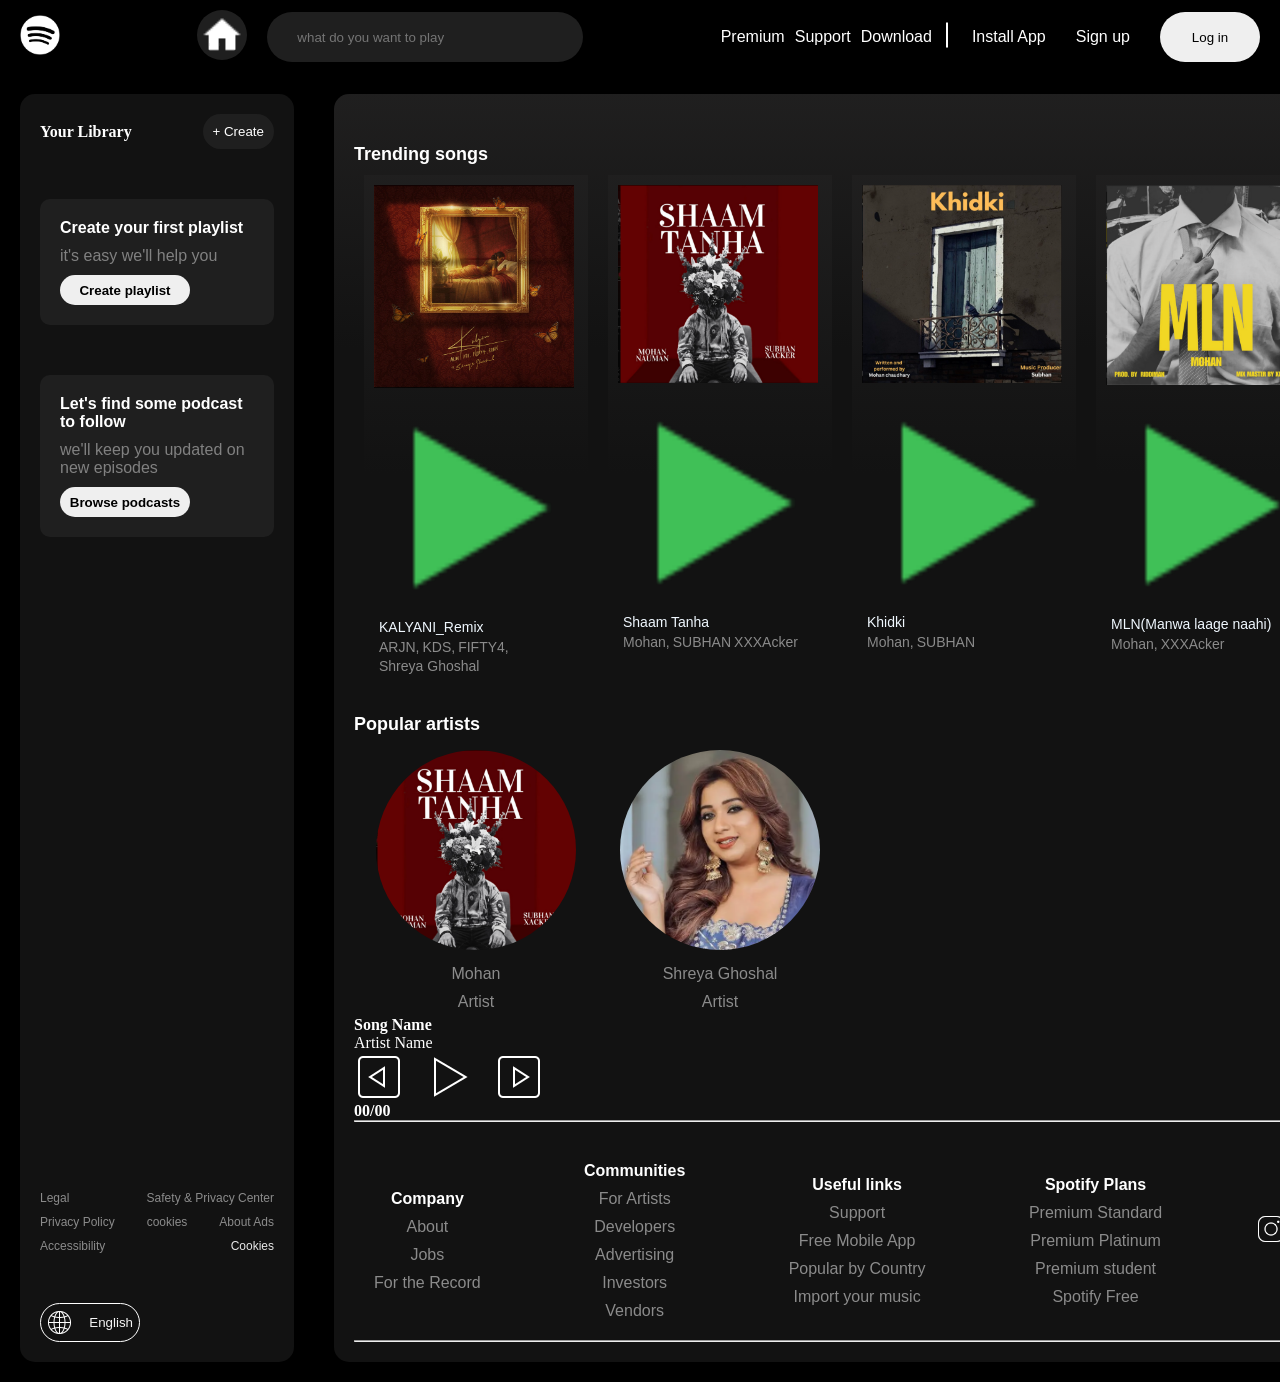
==== commit 7f1a7ddf: "added song title , credits , seekbar and  song time" ====
--- a/index.html
+++ b/index.html
@@ -74,12 +74,12 @@
             </div>
             <div class="TrendingSongs">
 
-                <div class="poster">
-
-                    <div class="song">
-                        <img class = "poster-img" src="posters/poster1.png" alt="">
-                        <img class = "play-btn" src="icons8-play-50.png" alt="">
-                        <a class="title" href="">KALYANI Remix</a>
+                <div class="poster" data-song="KALYANI_Remix.mp3">
+
+                    <div class="song">
+                        <img class="poster-img" src="posters/poster1.png" alt="">
+                        <img class="play-btn" src="icons8-play-50.png" alt="">
+                        <a class="title" href="">KALYANI_Remix</a>
                         <div class="credits">
                             <a href="">ARJN,</a>
                             <a href="">KDS,</a>
@@ -88,23 +88,23 @@
                         </div>
                     </div>
                 </div>
-                <div class="poster">
+                <div class="poster" data-song="Shaam Tanha.mp3">
                     <div class="song">
                         <img src="posters/Screenshot 2026-07-06 at 11.01.49 PM.png" alt="">
-                        <img class = "play-btn" src="icons8-play-50.png" alt="">
+                        <img class="play-btn" src="icons8-play-50.png" alt="">
                         <a class="title" href="">Shaam Tanha</a>
                         <div class="credits">
                             <a href="">Mohan,</a>
                             <a href="">SUBHAN</a>
                             <a href="">XXXAcker</a>
-                    </div>
-
-                    </div>
-                </div>
-                <div class="poster">
+                        </div>
+
+                    </div>
+                </div>
+                <div class="poster" data-song="Khidki.mp3">
                     <div class="song">
                         <img src="posters/Screenshot 2026-07-06 at 11.02.16 PM.png" alt="">
-                        <img class = "play-btn" src="icons8-play-50.png" alt="">
+                        <img class="play-btn" src="icons8-play-50.png" alt="">
                         <a class="title" href="">Khidki</a>
                         <div class="credits">
                             <a href="">Mohan,</a>
@@ -112,10 +112,10 @@
                         </div>
                     </div>
                 </div>
-                <div class="poster">
+                <div class="poster" data-song="MLN(Manwa laage naahi).mp3">
                     <div class="song">
                         <img src="posters/Screenshot 2026-07-06 at 11.02.34 PM.png" alt="">
-                        <img class = "play-btn" src="icons8-play-50.png" alt="">
+                        <img class="play-btn" src="icons8-play-50.png" alt="">
                         <a class="title" href="">MLN(Manwa laage naahi)</a>
                         <div class="credits">
                             <a href="">Mohan,</a>
@@ -123,10 +123,10 @@
                         </div>
                     </div>
                 </div>
-                <div class="poster">
+                <div class="poster" data-song="Timeless.mp3">
                     <div class="song">
                         <img src="posters/Screenshot 2026-07-06 at 11.02.50 PM.png" alt="">
-                        <img class = "play-btn" src="icons8-play-50.png" alt="">
+                        <img class="play-btn" src="icons8-play-50.png" alt="">
                         <a class="title" href="">Timeless</a>
                         <div class="credits">
                             <a href="">Mohan,</a>
@@ -134,10 +134,10 @@
                         </div>
                     </div>
                 </div>
-                <div class="poster">
+                <div class="poster" data-song="I don't need that shit.mp3">
                     <div class="song">
                         <img src="posters/Screenshot 2026-07-06 at 11.03.06 PM.png" alt="">
-                        <img class = "play-btn" src="icons8-play-50.png" alt="">
+                        <img class="play-btn" src="icons8-play-50.png" alt="">
                         <a class="title" href="">I don't need that shit</a>
                         <div class="credits">
                             <a href="">Mohan,</a>
@@ -145,10 +145,10 @@
                         </div>
                     </div>
                 </div>
-                <div class="poster">
+                <div class="poster" data-song="Kabhi jo milo tum.mp3">
                     <div class="song">
                         <img src="posters/Screenshot 2026-07-06 at 11.12.19 PM.png" alt="">
-                        <img class = "play-btn" src="icons8-play-50.png" alt="">
+                        <img class="play-btn" src="icons8-play-50.png" alt="">
                         <a class="title" href="">Kabhi jo milo tum</a>
                         <div class="credits">
                             <a href="">Mohan,</a>
@@ -156,10 +156,10 @@
                         </div>
                     </div>
                 </div>
-                <div class="poster">
+                <div class="poster" data-song="Sajna Ve.mp3">
                     <div class="song">
                         <img src="posters/Screenshot 2026-07-06 at 11.12.38 PM.png" alt="">
-                        <img class = "play-btn" src="icons8-play-50.png" alt="">
+                        <img class="play-btn" src="icons8-play-50.png" alt="">
                         <a class="title" href="">Sajna Ve</a>
                         <div class="credits">
                             <a href="">Mohan,</a>
@@ -167,10 +167,10 @@
                         </div>
                     </div>
                 </div>
-                <div class="poster">
+                <div class="poster" data-song="Fake views.mp3">
                     <div class="song">
                         <img src="posters/Screenshot 2026-07-06 at 11.12.52 PM.png" alt="">
-                        <img class = "play-btn" src="icons8-play-50.png" alt="">
+                        <img class="play-btn" src="icons8-play-50.png" alt="">
                         <a class="title" href="">Fake views</a>
                         <div class="credits">
                             <a href="">Mohan,</a>
@@ -198,212 +198,59 @@
                     <a href="">Artist</a>
                 </div>
 
-                <!-- <div class="Artists">
-                    <img src="poster1.png" alt="">
-                    <a class="title" href="">Pritam</a>
-                    <a href="">Artist</a>
-                </div> -->
-
-                <!-- <div class="Artists">
-                    <img src="poster1.png" alt="">
-                    <a class="title" href="">Pritam</a>
-                    <a href="">Artist</a>
-                </div> -->
-
-                <!-- <div class="Artists">
-                    <img src="poster1.png" alt="">
-                    <a class="title" href="">Pritam</a>
-                    <a href="">Artist</a>
-                </div> -->
-
-                <!-- <div class="Artists">
-                    <img src="poster1.png" alt="">
-                    <a class="title" href="">Pritam</a>
-                    <a href="">Artist</a>
-                </div> -->
-
-                <!-- <div class="Artists">
-                    <img src="poster1.png" alt="">
-                    <a class="title" href="">Pritam</a>
-                    <a href="">Artist</a>
-                </div> -->
-
-                <!-- <div class="Artists">
-                    <img src="poster1.png" alt="">
-                    <a class="title" href="">Pritam</a>
-                    <a href="">Artist</a>
-                </div> -->
-
-                <!-- <div class="Artists">
-                    <img src="poster1.png" alt="">
-                    <a class="title" href="">Pritam</a>
-                    <a href="">Artist</a>
-                </div> -->
-                <!-- 
-                <div class="Artists">
-                    <img src="poster1.png" alt="">
-                    <a class="title" href="">Pritam</a>
-                    <a href="">Artist</a>
-                </div> -->
-
-            </div>
-            <!-- <div class="line1">
-                <b>Popular albums and singles</b>
-                <a href="">show all</a>
-            </div>
-            <div class="AlbumSingle">
-                <div class="poster">
-                    <img src="poster1.png" alt="">
-                    <a class="title" href="">KALYANI - Remix</a>
-                    <div class="credits">
-                        <a href="">ARJN,</a>
-                        <a href="">KDS,</a>
-                        <a href="">FIFTY4,</a>
-                        <a href="">Shreya Ghoshal</a>
-                    </div>
-                </div>
-                <div class="poster">
-                    <img src="poster1.png" alt="">
-                    <a class="title" href="">KALYANI - Remix</a>
-                    <div class="credits">
-                        <a href="">ARJN,</a>
-                        <a href="">KDS,</a>
-                        <a href="">FIFTY4,</a>
-                        <a href="">Shreya Ghoshal</a>
-                    </div>
-                </div>
-
-                <div class="poster">
-                    <img src="poster1.png" alt="">
-                    <a class="title" href="">KALYANI - Remix</a>
-                    <div class="credits">
-                        <a href="">ARJN,</a>
-                        <a href="">KDS,</a>
-                        <a href="">FIFTY4,</a>
-                        <a href="">Shreya Ghoshal</a>
-                    </div>
-                </div>
-
-                <div class="poster">
-                    <img src="poster1.png" alt="">
-                    <a class="title" href="">KALYANI - Remix</a>
-                    <div class="credits">
-                        <a href="">ARJN,</a>
-                        <a href="">KDS,</a>
-                        <a href="">FIFTY4,</a>
-                        <a href="">Shreya Ghoshal</a>
-                    </div>
-                </div>
-
-                <div class="poster">
-                    <img src="poster1.png" alt="">
-                    <a class="title" href="">KALYANI - Remix</a>
-                    <div class="credits">
-                        <a href="">ARJN,</a>
-                        <a href="">KDS,</a>
-                        <a href="">FIFTY4,</a>
-                        <a href="">Shreya Ghoshal</a>
-                    </div>
-                </div>
-
-                <div class="poster">
-                    <img src="poster1.png" alt="">
-                    <a class="title" href="">KALYANI - Remix</a>
-                    <div class="credits">
-                        <a href="">ARJN,</a>
-                        <a href="">KDS,</a>
-                        <a href="">FIFTY4,</a>
-                        <a href="">Shreya Ghoshal</a>
-                    </div>
-                </div>
-
-                <div class="poster">
-                    <img src="poster1.png" alt="">
-                    <a class="title" href="">KALYANI - Remix</a>
-                    <div class="credits">
-                        <a href="">ARJN,</a>
-                        <a href="">KDS,</a>
-                        <a href="">FIFTY4,</a>
-                        <a href="">Shreya Ghoshal</a>
-                    </div>
-                </div>
-
-                <div class="poster">
-                    <img src="poster1.png" alt="">
-                    <a class="title" href="">KALYANI - Remix</a>
-                    <div class="credits">
-                        <a href="">ARJN,</a>
-                        <a href="">KDS,</a>
-                        <a href="">FIFTY4,</a>
-                        <a href="">Shreya Ghoshal</a>
-                    </div>
-                </div>
-                <div class="poster">
-                    <img src="poster1.png" alt="">
-                    <a class="title" href="">KALYANI - Remix</a>
-                    <div class="credits">
-                        <a href="">ARJN,</a>
-                        <a href="">KDS,</a>
-                        <a href="">FIFTY4,</a>
-                        <a href="">Shreya Ghoshal</a>
-                    </div>
-                </div>
-                <div class="poster">
-                    <img src="poster1.png" alt="">
-                    <a class="title" href="">KALYANI - Remix</a>
-                    <div class="credits">
-                        <a href="">ARJN,</a>
-                        <a href="">KDS,</a>
-                        <a href="">FIFTY4,</a>
-                        <a href="">Shreya Ghoshal</a>
-                    </div>
-                </div>
-
-
-            </div> -->
-            <div class="hiddenPlay">
-                <div class="playBar">
-                    <div class="songInfo">
-                    </div>
-                    <div class="btns">
-                        <img id="prev" src="prev.png" alt="">
-                        <img id="plays" src="play.png" alt="">
-                        <img id="next" src="right.png" alt="">
-                    </div>
-                    <div class="songtime">
-                    </div>
-                </div>
-            </div>
-            <div class="breaker">
-                <hr>
-            </div>
-            <div class="grid">
-                <div class="grid1">
-                    <b>Company</b>
-                    <a href="">About</a><a href="">Jobs</a><a href="">For the Record</a>
-                </div>
-                <div class="grid1">
-                    <b>Communities</b>
-                    <a href="">For Artists</a><a href="">Developers</a><a href="">Advertising</a><a
-                        href="">Investors</a><a href="">Vendors</a>
-                </div>
-                <div class="grid1">
-                    <b>Useful links</b>
-                    <a href="">Support</a><a href="">Free Mobile App</a><a href="">Popular by Country</a><a
-                        href="">Import your music</a>
-                </div>
-                <div class="grid1">
-                    <b>Spotify Plans</b>
-                    <a href="">Premium Standard</a><a href="">Premium Platinum</a><a href="">Premium student</a><a
-                        href="">Spotify Free</a>
-                </div>
-                <div class="socials">
-                    <img src="instalogo.png" alt="">
-                    <img src="Xlogo.png" alt="">
-                    <img src="facebook.png" alt="">
-                </div>
-
-            </div>
+
+
+            </div>
+<div class="foot">
+    
+                <div class="hiddenPlay">
+    
+                    <div class="playBar">
+                        <div class="songInfo">
+                            <b id="sName">Song Name</b>
+                            <p id="aName">Artist Name</p>
+                        </div>
+                        <div class="btns">
+                            <img id="prev" src="prev.png" alt="">
+                            <img id="plays" src="play.png" alt="">
+                            <img id="next" src="right.png" alt="">
+                        </div>
+                        <div class="songtime">
+                            <b>00/00</b>
+                        </div>
+                    </div>
+                </div>
+    
+                <hr id="hr1">
+                <div class="grid">
+    
+                    <div class="grid1">
+                        <b>Company</b>
+                        <a href="">About</a><a href="">Jobs</a><a href="">For the Record</a>
+                    </div>
+                    <div class="grid1">
+                        <b>Communities</b>
+                        <a href="">For Artists</a><a href="">Developers</a><a href="">Advertising</a><a
+                            href="">Investors</a><a href="">Vendors</a>
+                    </div>
+                    <div class="grid1">
+                        <b>Useful links</b>
+                        <a href="">Support</a><a href="">Free Mobile App</a><a href="">Popular by Country</a><a
+                            href="">Import your music</a>
+                    </div>
+                    <div class="grid1">
+                        <b>Spotify Plans</b>
+                        <a href="">Premium Standard</a><a href="">Premium Platinum</a><a href="">Premium student</a><a
+                            href="">Spotify Free</a>
+                    </div>
+                    <div class="socials">
+                        <img src="instalogo.png" alt="">
+                        <img src="Xlogo.png" alt="">
+                        <img src="facebook.png" alt="">
+                    </div>
+    
+                </div>
+</div>
             <hr>
         </div>
         </div>
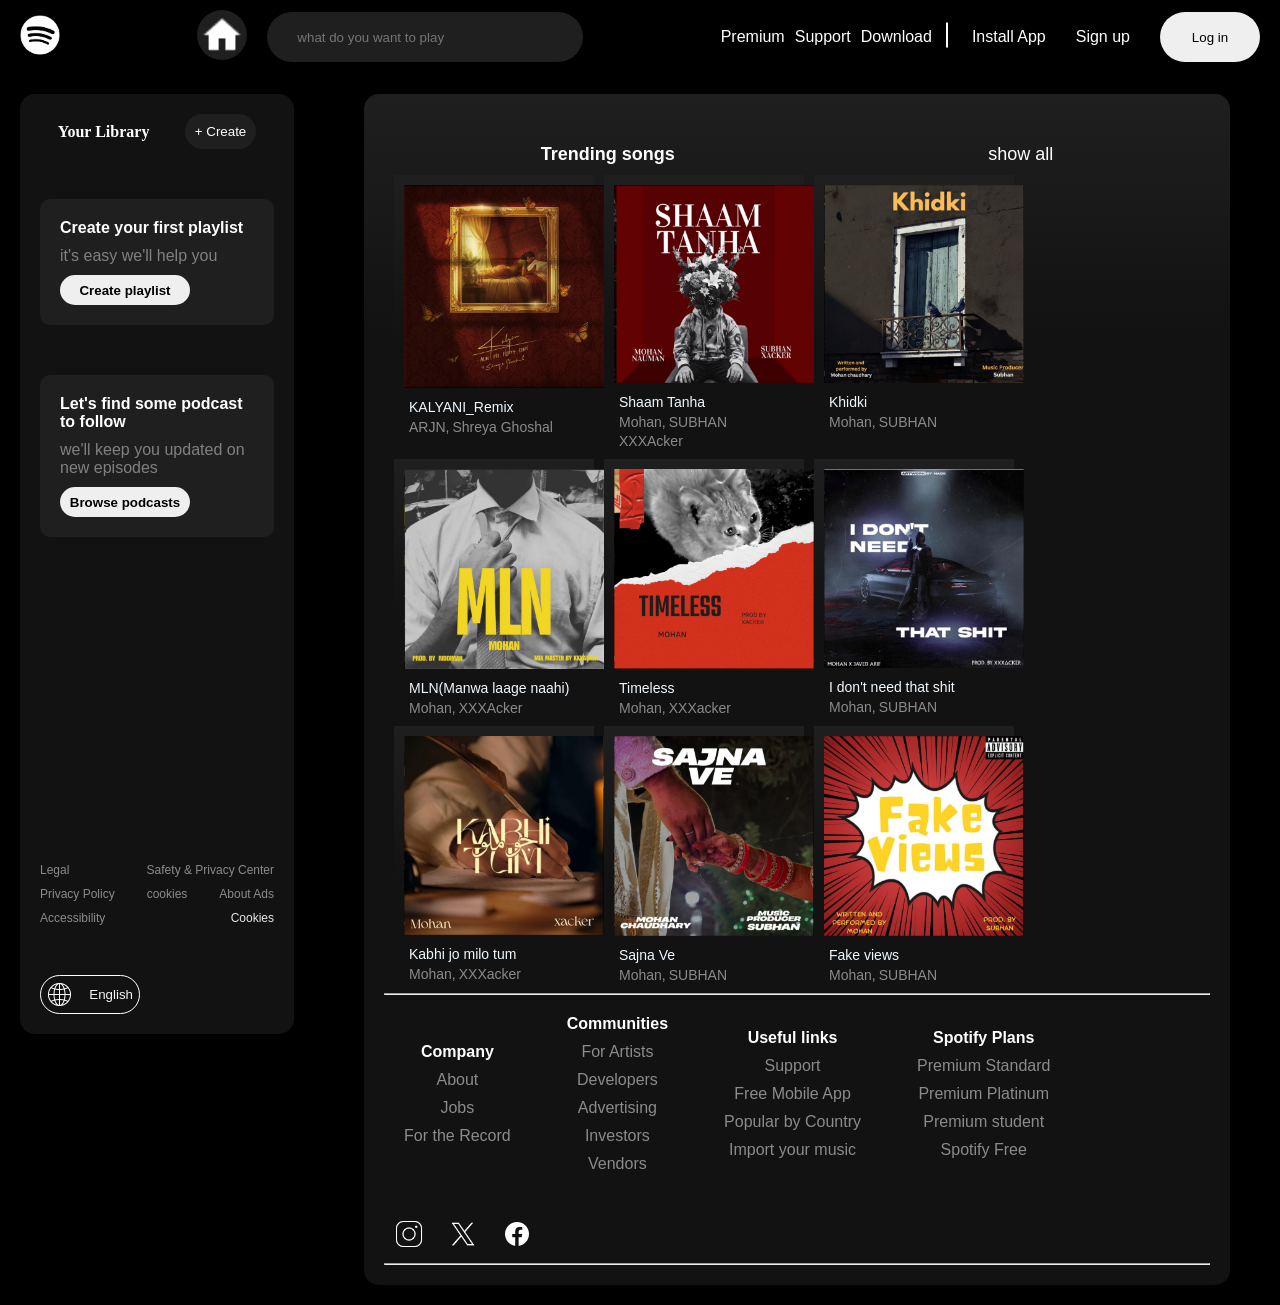
==== commit db150bcc: "updating files" ====
--- a/index.html
+++ b/index.html
@@ -13,6 +13,7 @@
         <div class="nav">
             <ul>
                 <div class="left">
+                    <button id="menuBtn" class="menu-btn">☰</button>
                     <li><img id="Logo" src="spotify_logo.png" alt="spotify logo"></li>
                 </div>
                 <div class="centre">
@@ -82,8 +83,6 @@
                         <a class="title" href="">KALYANI_Remix</a>
                         <div class="credits">
                             <a href="">ARJN,</a>
-                            <a href="">KDS,</a>
-                            <a href="">FIFTY4,</a>
                             <a href="">Shreya Ghoshal</a>
                         </div>
                     </div>
@@ -179,33 +178,15 @@
                     </div>
                 </div>
             </div>
-            <div class="line1">
-                <b>Popular artists</b>
-                <a href="">show all</a>
-            </div>
-            <div class="PopularArtists">
-
-
-                <div class="Artists">
-                    <img src="posters/Screenshot 2026-07-06 at 11.01.49 PM.png" alt="">
-                    <a class="titleA" href="">Mohan</a>
-                    <a href="">Artist</a>
-                </div>
-
-                <div class="Artists">
-                    <img src="posters/images.webp" alt="">
-                    <a class="titleA" href="">Shreya Ghoshal</a>
-                    <a href="">Artist</a>
-                </div>
-
-
-
-            </div>
-<div class="foot">
-    
+            <div class="foot">
+
                 <div class="hiddenPlay">
-    
+                    <div class="seek">
+                        <input type="range" id="seekbar" value="0" min="0" max="100" step="1">
+                        <span id="totalDuration">0:00</span>
+                    </div>
                     <div class="playBar">
+
                         <div class="songInfo">
                             <b id="sName">Song Name</b>
                             <p id="aName">Artist Name</p>
@@ -216,14 +197,20 @@
                             <img id="next" src="right.png" alt="">
                         </div>
                         <div class="songtime">
-                            <b>00/00</b>
-                        </div>
-                    </div>
-                </div>
-    
-                <hr id="hr1">
+                            <span id="currentTime">0:00</span>
+                        </div>
+
+                    </div>
+
+                </div>
+            </div>
+            <div class="footers">
+
+                <div class="hr">
+                    <hr id="hr1">
+                </div>
+
                 <div class="grid">
-    
                     <div class="grid1">
                         <b>Company</b>
                         <a href="">About</a><a href="">Jobs</a><a href="">For the Record</a>
@@ -240,18 +227,20 @@
                     </div>
                     <div class="grid1">
                         <b>Spotify Plans</b>
-                        <a href="">Premium Standard</a><a href="">Premium Platinum</a><a href="">Premium student</a><a
-                            href="">Spotify Free</a>
+                        <a href="">Premium Standard</a><a href="">Premium Platinum</a><a href="">Premium
+                            student</a><a href="">Spotify Free</a>
                     </div>
                     <div class="socials">
                         <img src="instalogo.png" alt="">
                         <img src="Xlogo.png" alt="">
                         <img src="facebook.png" alt="">
                     </div>
-    
-                </div>
-</div>
-            <hr>
+
+                </div>
+                <div class="hr">
+                    <hr>
+                </div>
+            </div>
         </div>
         </div>
 
--- a/style.css
+++ b/style.css
@@ -5,9 +5,14 @@
 html{
     overscroll-behavior-x: none;
 }
-body {
+main{
+    display: flex;
+}
+body{
     background-color: black;
 }
+
+
 
 /* styling nav */
 .nav ul {
@@ -90,6 +95,10 @@
     margin-left: 10px;
     margin-right: 20px;
 }
+#menuBtn{
+margin-right: 10px;
+display: none;
+}
 
 /* styling left box */
 
@@ -98,6 +107,7 @@
     padding: 20px;
     color: white;
     width: 18vw;
+    height: 100vh;
     display: flex;
     flex-direction: column;
    
@@ -106,12 +116,14 @@
     gap: 50px;
     flex-shrink: 0;
     min-width:234px;
+
+    transition: transform 0.3s ease-in-out
 }
 
 .line1 {
     display: flex;
     align-items: center;
-    justify-content: space-between;
+    justify-content: space-around;
    
 }
 
@@ -184,19 +196,17 @@
     border-radius: 20px;
 }
 /* right box */
-main{
-    display: flex;
-}
+
 .box2 {
 
-    margin: 20px;
-    padding: 20px;
+    margin: 20px 50px;
+    padding: 20px ;
     color: white;
-    width: 82vw;
-    height: 100%;
-    display: flex;
+    width: 81vw;
+    min-height: 100vh;
+    display: flex;
+    
     flex-direction: column;
-
 
     background-color: rgb(18, 18, 18);
     background-image: linear-gradient(to bottom , rgba(40, 39, 39, 0.61) 0.4%, rgb(18,18,18) 20%);
@@ -209,29 +219,30 @@
     font-size: large;
     display: flex;
     align-items: center;
-    justify-content: space-between;
+    justify-content: space-around;
 }
 .box2 .line1 a {
     color: white;
     text-decoration: none;
 }
 .box2 .poster{
-
-    min-width: 224px;
+ width: 200px;
+
     min-height: fit-content;
     background-color: rgb(18,18,18);
    background-image:  linear-gradient(to bottom , rgba(40, 39, 39, 0.61) 0.1%, rgb(18,18,18) 60%);
     display: flex;
     flex-direction: column;
-    margin: 10px;
+    
     flex-shrink: 0;
     position :relative;
     cursor: pointer;
    
 }
 .box2 .poster img{
+    display: flex;
     width: 200px;
-    min-width: 200px;
+  
     padding: 10px;
     border: none;
     display: block;
@@ -255,10 +266,18 @@
     font-size: 14px;
 }
 .TrendingSongs{
-    display: flex;
+    
+    padding: 10px;
+    display: flex;
+    
+    justify-content: flex-start;
+    gap: 10px;
+    flex-wrap: wrap;
     overflow-x: auto;
     overflow-y: hidden;
     scrollbar-width: none;
+    min-width: 1vw;
+    min-height: 1vh;
     
    
    
@@ -325,17 +344,33 @@
 .AlbumSingle .poster{
     background-image: none;
 }
-.breaker hr{
-   margin-top: auto;
-    background-color: rgb(129, 129, 129);
-}
+
+.playBar {
+    position: fixed;
+    bottom: 0;
+    left: 0;
+    width: 100%;
+    height: 70px;
+    background-color: rgb(54, 55, 54);
+    display: flex;
+    align-items: center;
+    justify-content: space-between;
+    padding: 10px 40px;
+    z-index: 999;
+    /* gap: 10px; */
+    /* box-sizing: border-box; */
+}
+
 .grid{
-    display: flex;
-    align-items: center;
-    justify-content: space-between;
-}
+    
+    display: flex;
+    align-items: center;
+    gap: 16px;
+    flex-wrap: wrap;
+   
+}
+
 .grid1 {
-    margin-top: 20px;
     gap: 10px;
     font-family: sans-serif;
     display: flex;
@@ -352,41 +387,230 @@
     margin: 10px;
 }
 
-.box2 .poster {
-    flex: 0 0 224px; /* grow: 0, shrink: 0, basis: 224px */
-}
+/* .box2 .poster {
+    min-width: fit-content;
+    min-height: fit-content;
+} */
 
 .Artists {
     flex: 0 0 224px;
 }
-.playBtn{
-    background-color: rgb(54, 55, 54);
-    display: flex;
-    justify-content: center;
-    padding: 10px;
-    margin-top: auto;
-    /* display: none; hidden play btn */
-
-}
+
 .btns{
     display: flex;
     gap: 20px;
   
 }
 
-
-/* // */
-.poster {
+.poster-img{
+    width: 100%;
+    display: block;
+}
+.play-btn{
+    position: absolute;
+    bottom: 70px;
+    left: 90px;
+
+    width: 50px;
+    height: 50px;
+    object-fit: contain;
+    
+   
+
+    opacity: 0;
+    transition: opacity 0.3s ease;
+
+}
+.Artists a.titleA{
+    color: white;
+}
+.poster:hover .play-btn{
+    opacity: 1;
+}
+.hiddenPlay{
     position: relative;
-}
-
-#ply-btn {
+    display: none;
+}
+.songInfo {
+    width: auto;
+    width: 400px; 
+    overflow: hidden;
+    text-overflow: ellipsis;
+    white-space: nowrap;
+}
+.songtime{
+    display: flex;
+    justify-content: center;
+   
+    width: 400px;
+     
+}
+#sName ,#aName{
+   
+   
+    padding: 1px 2px;
+    font-family: sans-serif;
+}
+
+
+.foot{
+   
+    margin-top: auto;
+    
+}
+.songtime {
+    display: flex;
+    gap: 8px;
+    color: white;
+    font-size: 20px;
+    padding: 10px 20px;
+}
+
+.seek {
+    position: fixed;
+    left: 0;
+   bottom : 90px;
+   
+    
+        flex: 1; 
+    display: flex;
+    justify-content: center;
+    align-items: center;
+}
+#seekbar {
+    width: 100vw; 
+   accent-color: #1db954;
+    
+    
+}
+#menuBtn{
+   background-color: white;
+   width: 50px;
+   height: 30px;
+   font-size: large;
+   border: none;
+}
+.left{
+    display: flex;
+    justify-content: center;
+    align-items: center;
+}
+
+
+
+@media (min-width: 1000px) and (max-width: 1230px) {
+    .box1 { position: fixed;
+        z-index: 1000;
+        transform: translateX(-100%);
+    }
+.box1.open{
+    transform: translateX(0%);
+}
+    main {
+        display: block;
+    }
+
+    .box2 {
+        width: 100%;
+        min-height: auto;
+        height: auto;
+        margin: 0;
+        border-radius: 0;
+        padding: 20px;
+        padding-bottom: 90px;
+    }
+    #menuBtn{
+        display: block;
+        
+    }
+}
+
+@media (max-width: 999px) {
+    .box1 { position: fixed;
+        z-index: 1000;
+        transform: translateX(-100%);}
+    .box1.open{
+    transform: translateX(0%);
+}
+
+    main {
+        display: block;
+    }
+
+    .box2 {
+        width: 100%;
+        min-height: auto;  
+        height: auto;
+        margin: 0;
+        border-radius: 0;
+        padding: 20px;
+        padding-bottom: 90px;
+        
+    }
+    #homeBtn{
+        display: none;
+    }
+    .nav li a{
+        display: none;
+
+    }
+ .box2 .poster{
+    display: flex;
+    justify-content: space-between;
+    flex-wrap: wrap;
+    gap: 50px;;
+    width: 150px;
+    
+    
+   
+ }
+ .box2 .poster .song img{
+    width: 126px;
+ }
+ .play-btn{
     position: absolute;
-    bottom: 20px;
-    right: 20px;
-
-    width: 50px !important;
-    height: 50px !important;
-
-    object-fit: contain;
-}
+    bottom: 50px;
+    left: 60px;
+
+    width: 50px;
+    height: 50px;
+    opacity: 0;
+    transition: opacity 0.3s ease;
+
+
+
+ }
+ .poster:hover .play-btn{
+    opacity: 1;
+}
+#loginBtn{
+    width: 50px;
+}
+
+
+    .songInfo { display: none; }
+   
+
+     .hiddenPlay { 
+    flex-direction: column; 
+    
+justify-content: center;
+align-items: center;
+height: auto;
+width: 100%;
+gap: 10px;}
+
+.playBar{
+    width: 100vw;
+    justify-content: space-around;
+    
+}
+#menuBtn{
+        display: block;
+    }
+
+
+    .songtime { display: none; }
+   
+} 
+
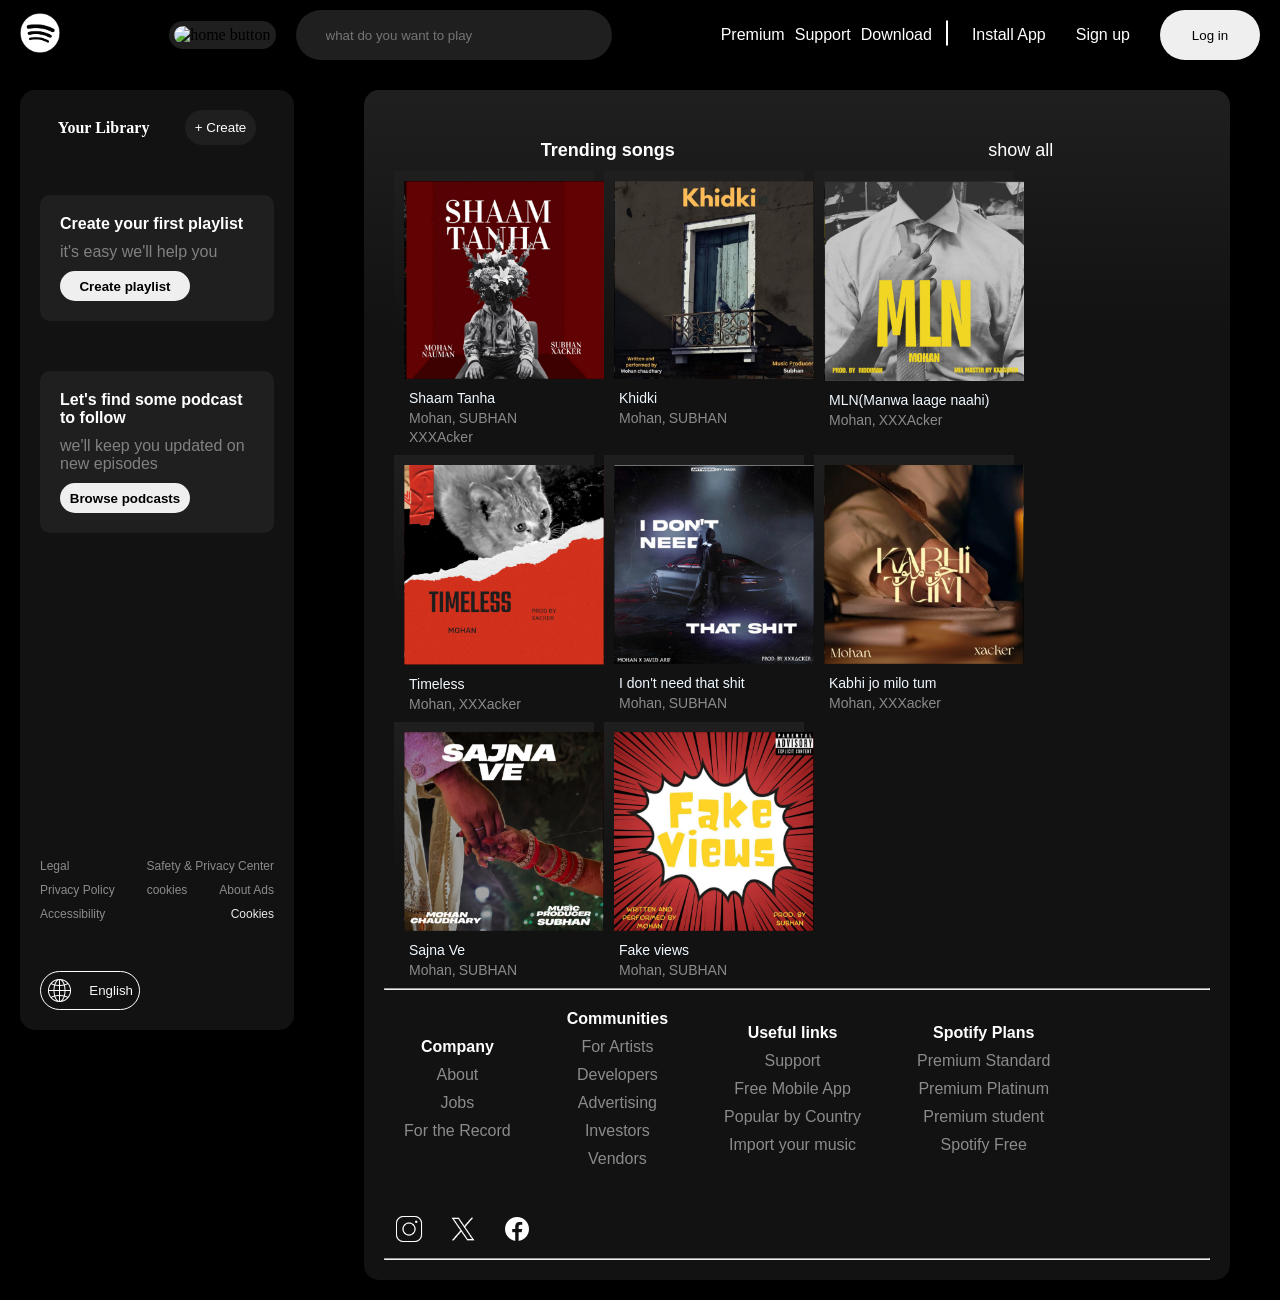
==== commit d56aff01: "removed unneccessary line of codes" ====
--- a/index.html
+++ b/index.html
@@ -14,10 +14,10 @@
             <ul>
                 <div class="left">
                     <button id="menuBtn" class="menu-btn">☰</button>
-                    <li><img id="Logo" src="spotify_logo.png" alt="spotify logo"></li>
+                    <li><img id="Logo" src="icons/spotify_logo.png" alt="spotify logo"></li>
                 </div>
                 <div class="centre">
-                    <li><img id="homeBtn" src="home_icon.png" alt="home button"></li>
+                    <li><img id="homeBtn" src="icon/home_icon.png" alt="home button"></li>
 
                     <li>
                         <form><input type="text" placeholder="what do you want to play"></form>
@@ -27,7 +27,7 @@
                     <li><a href="Premium">Premium</a></li>
                     <li><a href="Support">Support</a></li>
                     <li><a href="Download">Download</a></li>
-                    <li><img id="divider" src="vertical_line.png" alt=""></li>
+                    <li><img id="divider" src="icons/vertical_line.png" alt=""></li>
                     <li><a id="insApp" href="Install app">Install App</a></li>
                     <li><a id="signUp" href="sign up">Sign up</a></li>
                     <li><button id="loginBtn">Log in</button></li>
@@ -64,7 +64,7 @@
             </div>
 
             <div class="lang">
-                <button><img src="globe.png" alt="globe">English</button>
+                <button><img src="icons/globe.png" alt="globe">English</button>
             </div>
 
         </div>
@@ -75,22 +75,12 @@
             </div>
             <div class="TrendingSongs">
 
-                <div class="poster" data-song="KALYANI_Remix.mp3">
-
-                    <div class="song">
-                        <img class="poster-img" src="posters/poster1.png" alt="">
-                        <img class="play-btn" src="icons8-play-50.png" alt="">
-                        <a class="title" href="">KALYANI_Remix</a>
-                        <div class="credits">
-                            <a href="">ARJN,</a>
-                            <a href="">Shreya Ghoshal</a>
-                        </div>
-                    </div>
-                </div>
+                
+                
                 <div class="poster" data-song="Shaam Tanha.mp3">
                     <div class="song">
                         <img src="posters/Screenshot 2026-07-06 at 11.01.49 PM.png" alt="">
-                        <img class="play-btn" src="icons8-play-50.png" alt="">
+                        <img class="play-btn" src="icons/icons8-play-50.png" alt="">
                         <a class="title" href="">Shaam Tanha</a>
                         <div class="credits">
                             <a href="">Mohan,</a>
@@ -103,7 +93,7 @@
                 <div class="poster" data-song="Khidki.mp3">
                     <div class="song">
                         <img src="posters/Screenshot 2026-07-06 at 11.02.16 PM.png" alt="">
-                        <img class="play-btn" src="icons8-play-50.png" alt="">
+                        <img class="play-btn" src="icons/icons8-play-50.png" alt="">
                         <a class="title" href="">Khidki</a>
                         <div class="credits">
                             <a href="">Mohan,</a>
@@ -114,7 +104,7 @@
                 <div class="poster" data-song="MLN(Manwa laage naahi).mp3">
                     <div class="song">
                         <img src="posters/Screenshot 2026-07-06 at 11.02.34 PM.png" alt="">
-                        <img class="play-btn" src="icons8-play-50.png" alt="">
+                        <img class="play-btn" src="icons/icons8-play-50.png" alt="">
                         <a class="title" href="">MLN(Manwa laage naahi)</a>
                         <div class="credits">
                             <a href="">Mohan,</a>
@@ -125,7 +115,7 @@
                 <div class="poster" data-song="Timeless.mp3">
                     <div class="song">
                         <img src="posters/Screenshot 2026-07-06 at 11.02.50 PM.png" alt="">
-                        <img class="play-btn" src="icons8-play-50.png" alt="">
+                        <img class="play-btn" src="icons/icons8-play-50.png" alt="">
                         <a class="title" href="">Timeless</a>
                         <div class="credits">
                             <a href="">Mohan,</a>
@@ -136,7 +126,7 @@
                 <div class="poster" data-song="I don't need that shit.mp3">
                     <div class="song">
                         <img src="posters/Screenshot 2026-07-06 at 11.03.06 PM.png" alt="">
-                        <img class="play-btn" src="icons8-play-50.png" alt="">
+                        <img class="play-btn" src="icons/icons8-play-50.png" alt="">
                         <a class="title" href="">I don't need that shit</a>
                         <div class="credits">
                             <a href="">Mohan,</a>
@@ -147,7 +137,7 @@
                 <div class="poster" data-song="Kabhi jo milo tum.mp3">
                     <div class="song">
                         <img src="posters/Screenshot 2026-07-06 at 11.12.19 PM.png" alt="">
-                        <img class="play-btn" src="icons8-play-50.png" alt="">
+                        <img class="play-btn" src="icons/icons8-play-50.png" alt="">
                         <a class="title" href="">Kabhi jo milo tum</a>
                         <div class="credits">
                             <a href="">Mohan,</a>
@@ -158,7 +148,7 @@
                 <div class="poster" data-song="Sajna Ve.mp3">
                     <div class="song">
                         <img src="posters/Screenshot 2026-07-06 at 11.12.38 PM.png" alt="">
-                        <img class="play-btn" src="icons8-play-50.png" alt="">
+                        <img class="play-btn" src="icons/icons8-play-50.png" alt="">
                         <a class="title" href="">Sajna Ve</a>
                         <div class="credits">
                             <a href="">Mohan,</a>
@@ -169,7 +159,7 @@
                 <div class="poster" data-song="Fake views.mp3">
                     <div class="song">
                         <img src="posters/Screenshot 2026-07-06 at 11.12.52 PM.png" alt="">
-                        <img class="play-btn" src="icons8-play-50.png" alt="">
+                        <img class="play-btn" src="icons/icons8-play-50.png" alt="">
                         <a class="title" href="">Fake views</a>
                         <div class="credits">
                             <a href="">Mohan,</a>
@@ -192,9 +182,9 @@
                             <p id="aName">Artist Name</p>
                         </div>
                         <div class="btns">
-                            <img id="prev" src="prev.png" alt="">
-                            <img id="plays" src="play.png" alt="">
-                            <img id="next" src="right.png" alt="">
+                            <img id="prev" src="icons/prev.png" alt="">
+                            <img id="plays" src="icons/play.png" alt="">
+                            <img id="next" src="icons/right.png" alt="">
                         </div>
                         <div class="songtime">
                             <span id="currentTime">0:00</span>
@@ -231,9 +221,9 @@
                             student</a><a href="">Spotify Free</a>
                     </div>
                     <div class="socials">
-                        <img src="instalogo.png" alt="">
-                        <img src="Xlogo.png" alt="">
-                        <img src="facebook.png" alt="">
+                        <img src="icons/instalogo.png" alt="">
+                        <img src="icons/Xlogo.png" alt="">
+                        <img src="icons/facebook.png" alt="">
                     </div>
 
                 </div>
--- a/style.css
+++ b/style.css
@@ -282,68 +282,7 @@
    
    
 }
-.PopularArtists{
-    margin-top: 5px;
-    display: flex;
-    overflow-y: hidden;
-    overflow-x: auto;
-    scrollbar-width: none;
-
-    
-}
-
-.Artists{
-    display: flex;
-    flex-wrap: nowrap;
-    flex-direction: column;
-   align-items: center;
-   justify-content: center;
-     width: 224px;
-     min-height: fit-content;
-     max-width: 224px;
-     padding: 0 10px;
-     flex-shrink: 0;
-    
-}
-.Artists img{
-
-    display: flex;
-    margin-top: 0px;
-    width: 200px;
-    flex-wrap: nowrap;
-    height: 200px;
-    object-fit: cover;
-   flex-shrink: 0;
-    padding: 10px 10px;
-    border-radius: 200px;
-  
-
-}
-.Artists a{
-    font-family: sans-serif;
-    text-decoration: none;
-    padding: 0 10px;
-    display: flex;
-    align-items:flex-start;   
-   color:rgb(139, 139, 139);
-    margin: 5px;
-    
-}
-.PopularArtists .title{
-    color: aliceblue;
-
-}
-.AlbumSingle{
-    display: flex;
-    overflow: scroll;
-    overflow-x: auto;
-    overflow-y: hidden;
-    scrollbar-width: none;
-   
-}
-.AlbumSingle .poster{
-    background-image: none;
-}
+
 
 .playBar {
     position: fixed;
@@ -387,14 +326,8 @@
     margin: 10px;
 }
 
-/* .box2 .poster {
-    min-width: fit-content;
-    min-height: fit-content;
-} */
-
-.Artists {
-    flex: 0 0 224px;
-}
+
+
 
 .btns{
     display: flex;
